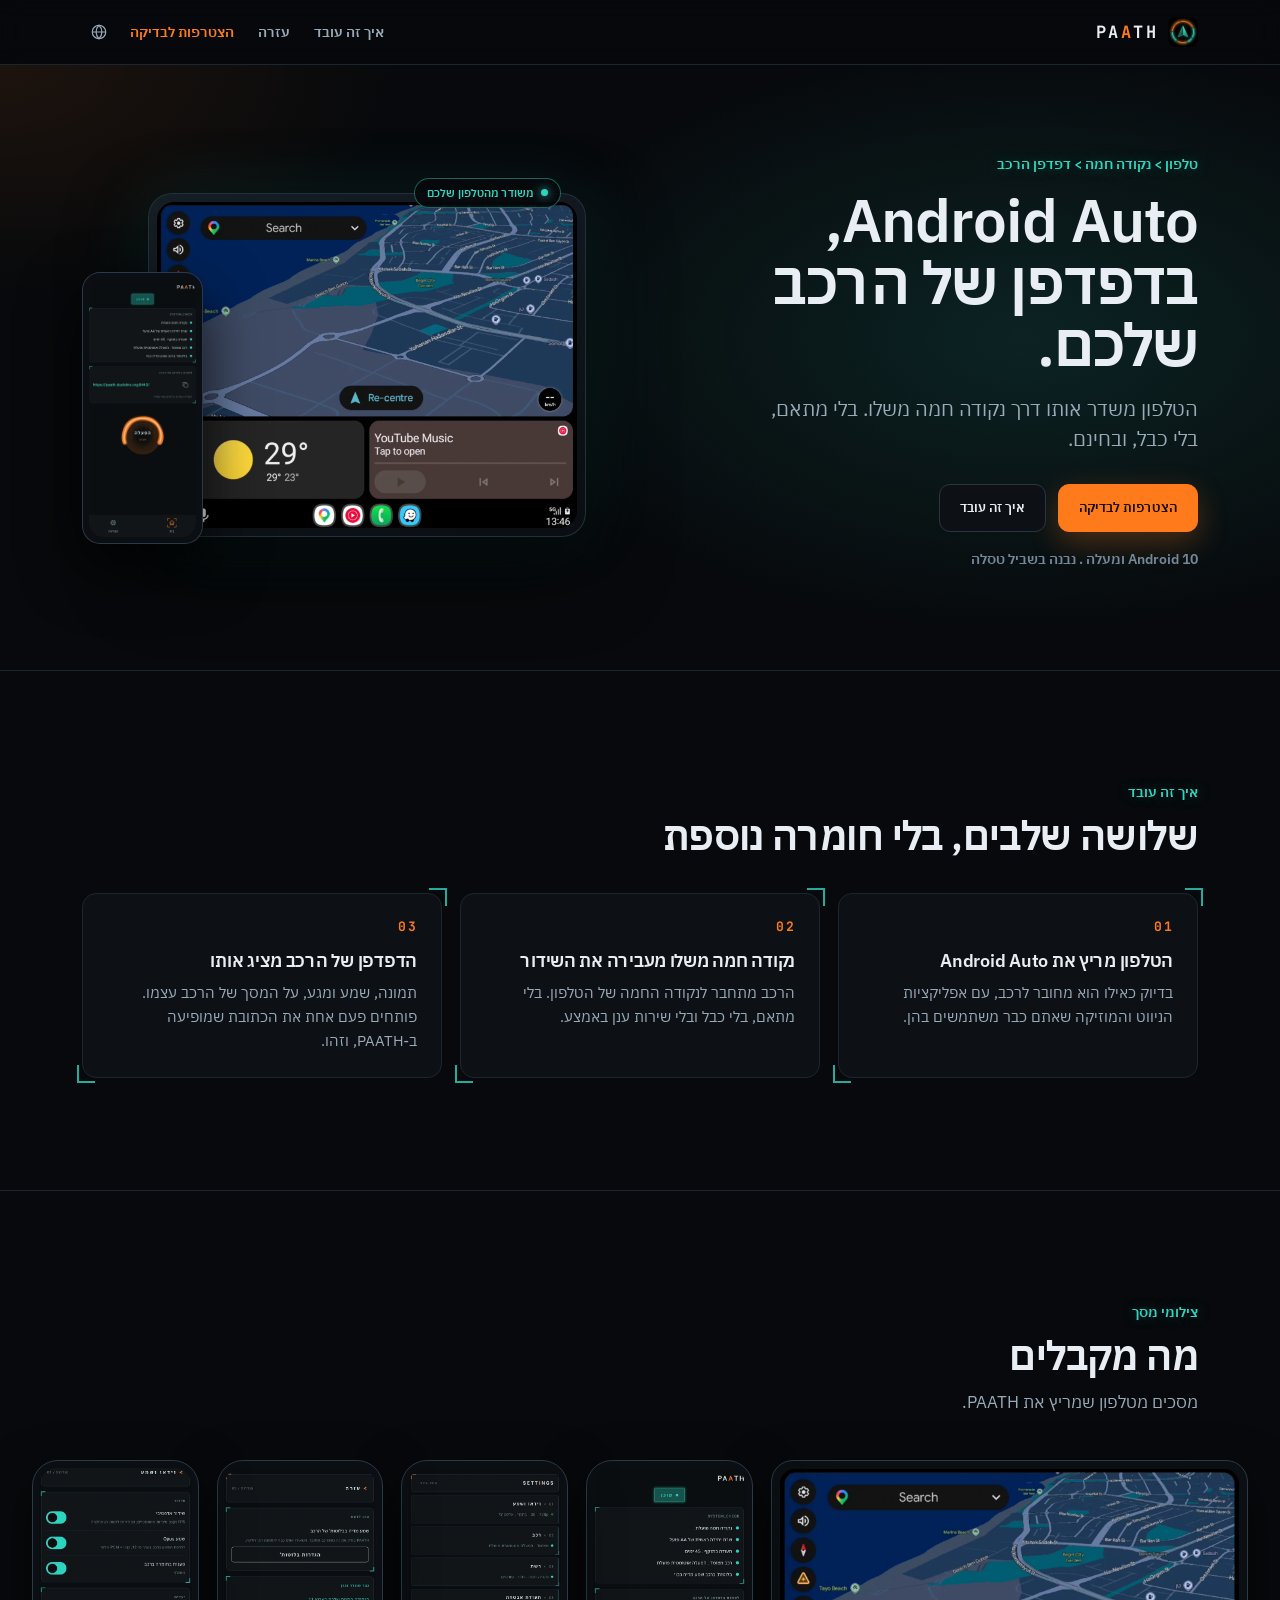
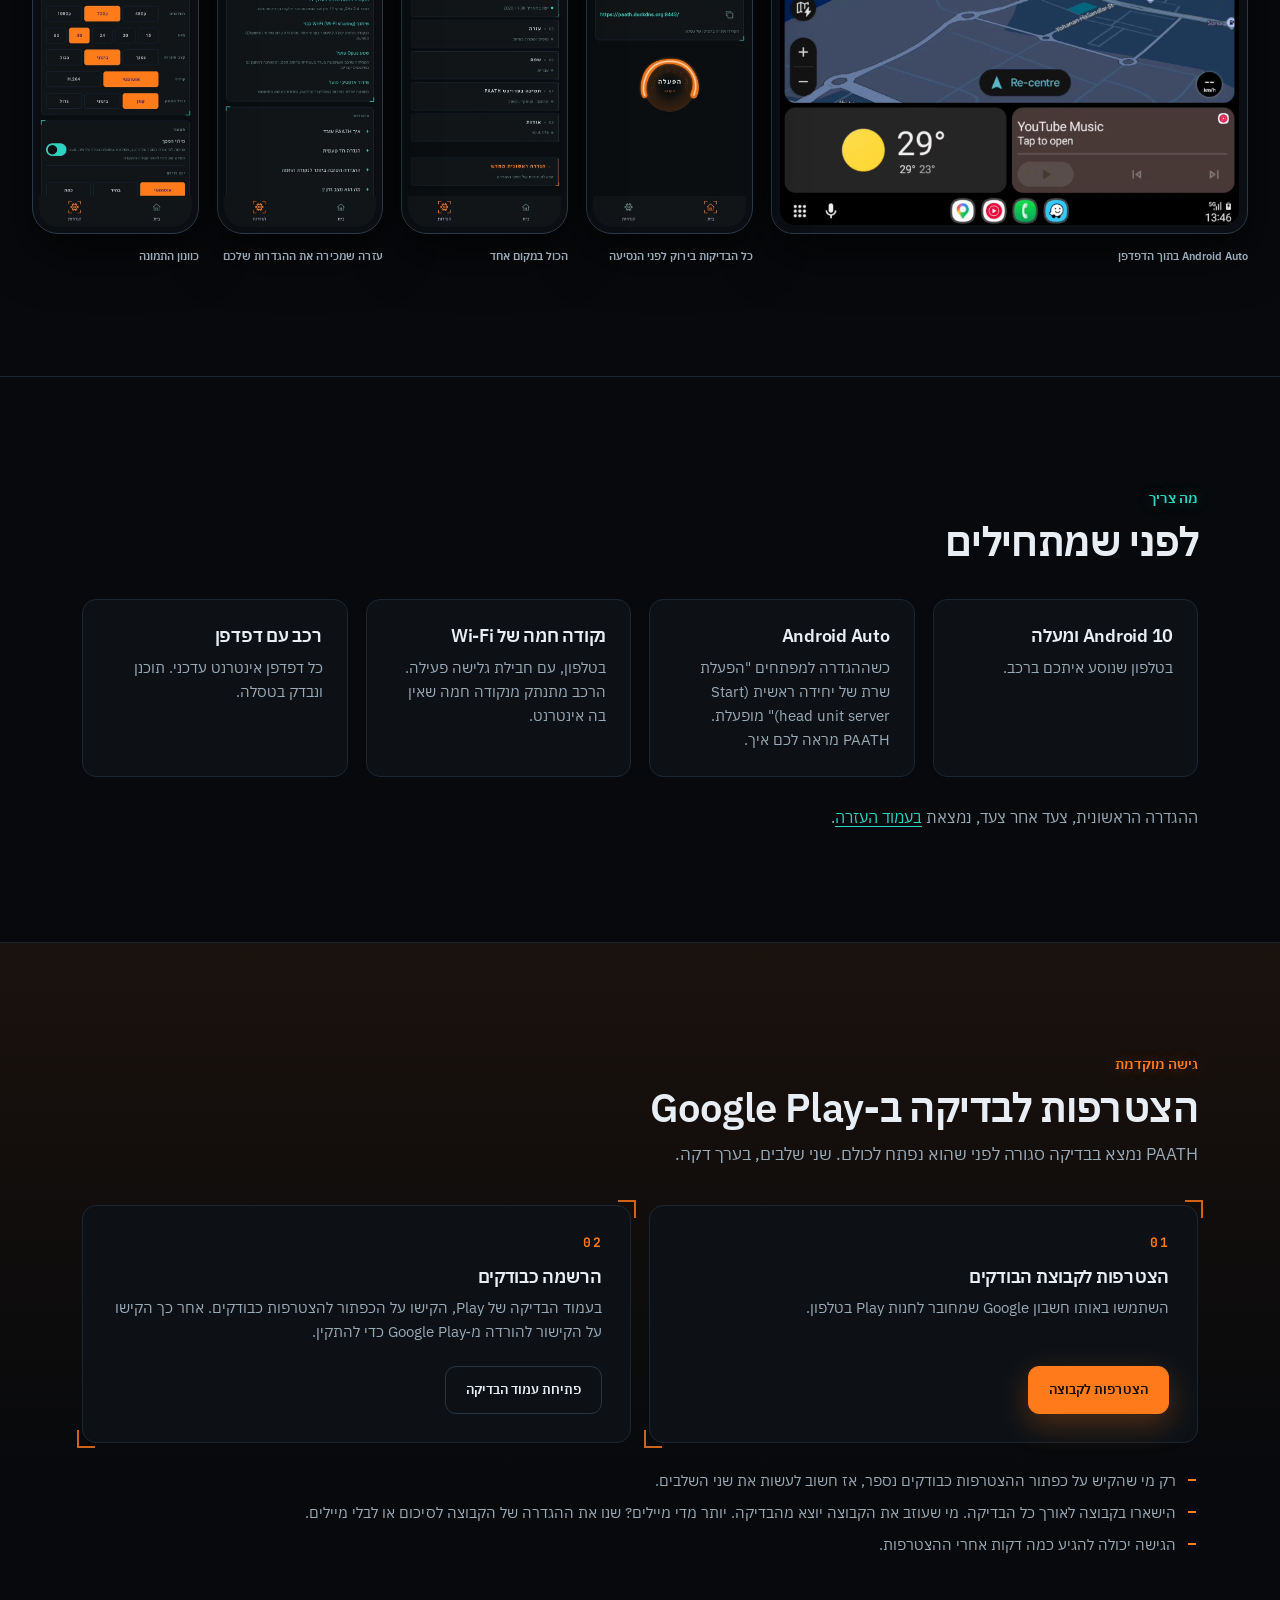
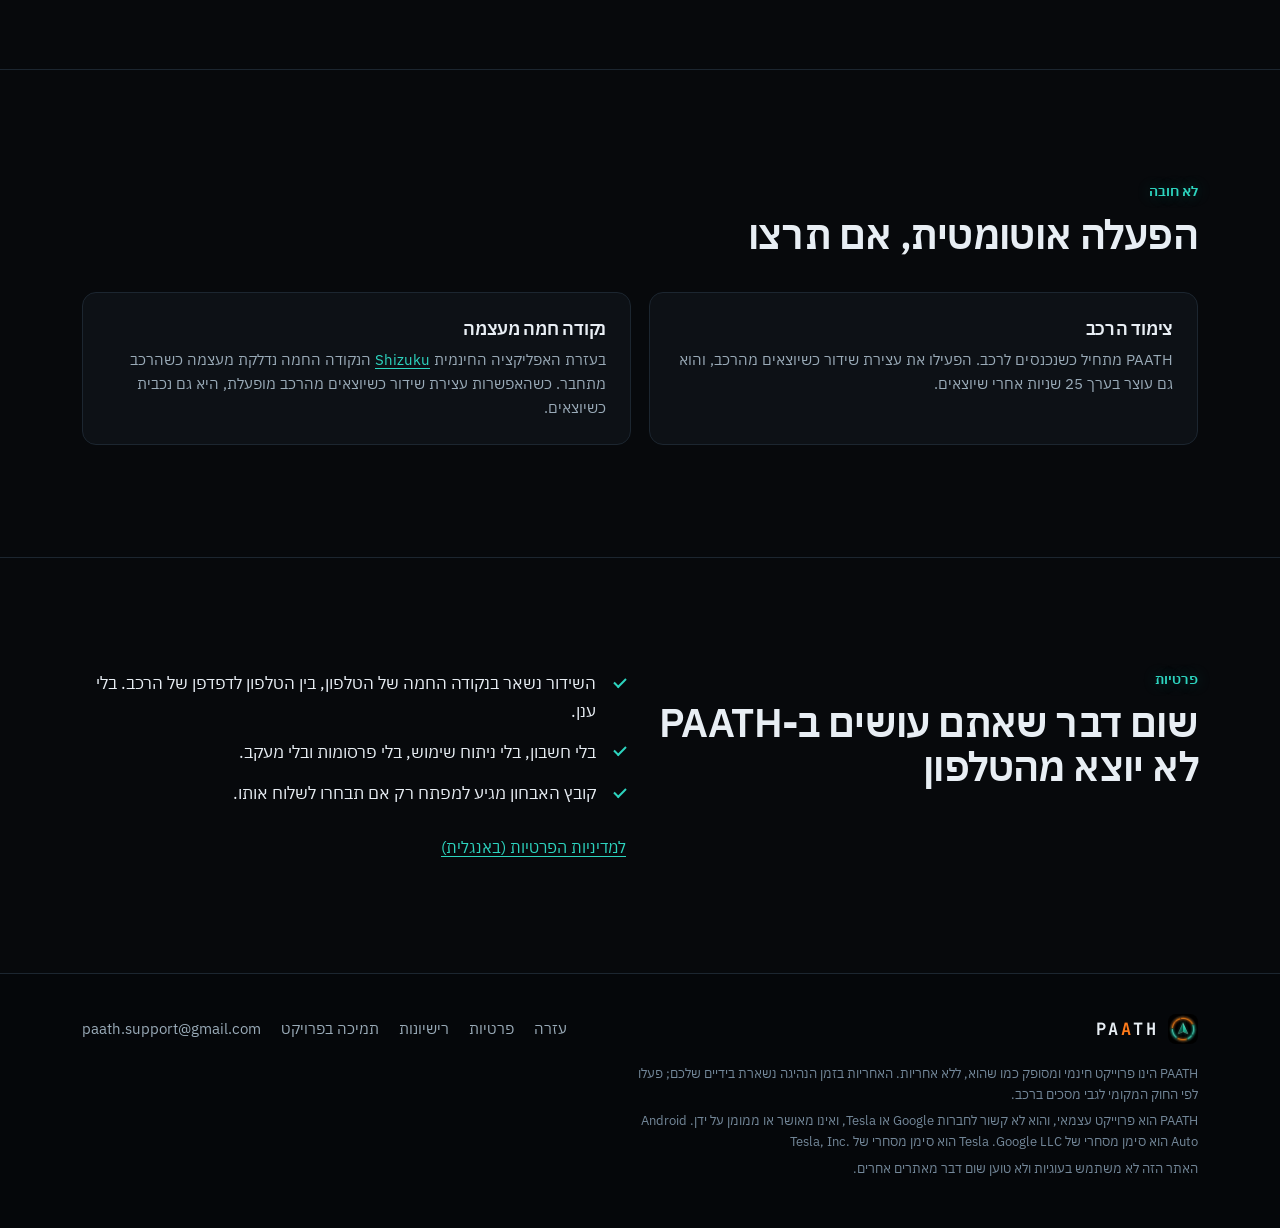
==== he/index.html @ 419f20e2 "Site in Hebrew: every page under he/, a globe language selector, Hebrew app screens; English unchang" ====
<!doctype html>
<html lang="he" dir="rtl">
<head>
<meta charset="utf-8">

<meta name="viewport" content="width=device-width, initial-scale=1">
<title>PAATH: Android Auto בדפדפן של הרכב</title>
<meta name="description" content="הטלפון שלכם משדר את Android Auto לדפדפן המובנה של הרכב, דרך נקודה חמה משלו. בלי חומרה נוספת, ובחינם.">
<meta name="theme-color" content="#07090c">
<meta property="og:type" content="website">
<meta property="og:url" content="https://paathsupport.github.io/he/">
<meta property="og:locale" content="he_IL">
<meta property="og:title" content="PAATH: Android Auto בדפדפן של הרכב">
<meta property="og:description" content="הטלפון שלכם משדר את Android Auto לדפדפן המובנה של הרכב, דרך נקודה חמה משלו. בלי חומרה נוספת, ובחינם.">
<meta property="og:image" content="https://paathsupport.github.io/assets/og-image.png">
<meta property="og:image:width" content="1200">
<meta property="og:image:height" content="630">
<meta property="og:image:alt" content="PAATH: Android Auto בדפדפן של הרכב.">
<meta name="twitter:card" content="summary_large_image">
<link rel="alternate" hreflang="en" href="https://paathsupport.github.io/">
<link rel="alternate" hreflang="he" href="https://paathsupport.github.io/he/">
<link rel="alternate" hreflang="x-default" href="https://paathsupport.github.io/">

<link rel="icon" href="../assets/favicon-32.png" sizes="32x32" type="image/png">
<link rel="apple-touch-icon" href="../assets/apple-touch-icon.png">
<link rel="stylesheet" href="../css/fonts.css">
<link rel="stylesheet" href="../css/site.css">
</head>
<body>
<a class="skip" href="#main">דילוג לתוכן</a>
<header class="site-head">
  <div class="wrap head-row">
    <a class="logo" href="index.html" aria-label="דף הבית של PAATH"><img src="../assets/icon-64.png" alt="" width="30" height="30"><span>PA<span class="a">A</span>TH</span></a>
    <nav class="nav" aria-label="ראשי">
      <a class="nav-wide" href="index.html#how">איך זה עובד</a>
      <a href="help.html">עזרה</a>
      <a class="nav-go" href="index.html#join">הצטרפות לבדיקה</a>
      
      <details class="lang-pick">
        <summary aria-label="שפה" title="שפה"><svg class="globe" viewBox="0 0 24 24" width="18" height="18" aria-hidden="true" focusable="false"><circle cx="12" cy="12" r="9"/><path d="M3 12h18M12 3c2.6 2.5 3.9 5.5 3.9 9s-1.3 6.5-3.9 9c-2.6-2.5-3.9-5.5-3.9-9S9.4 5.5 12 3z"/></svg></summary>
        <div class="lang-menu"><a href="../index.html" hreflang="en" lang="en" data-lang="en">English</a><a href="index.html" hreflang="he" lang="he" data-lang="he" aria-current="true">עברית</a></div>
      </details>
    </nav>
  </div>
</header>

<main id="main">

<section class="hero">
  <div class="wrap hero-grid">
    <div class="hero-copy">
      <p class="kick">טלפון > נקודה חמה > דפדפן הרכב</p>
      <h1><bdi>Android Auto</bdi>, בדפדפן של הרכב שלכם.</h1>
      <p class="lead">הטלפון משדר אותו דרך נקודה חמה משלו. בלי מתאם, בלי כבל, ובחינם.</p>
      <div class="btns">
        <a class="btn btn-go" href="#join">הצטרפות לבדיקה</a>
        
        <a class="btn" href="#how">איך זה עובד</a>
      </div>
      <p class="note"><bdi>Android 10</bdi> ומעלה . נבנה בשביל טסלה</p>
    </div>
    <div class="hero-vis">
      <div class="hero-car"><img src="../assets/shots/aa.webp" alt="Android Auto עם מפות Google, מוצג בדפדפן אינטרנט" width="1400" height="1098" fetchpriority="high"></div>
      <div class="hero-phone"><img src="../assets/shots/he/home.webp" alt="מסך הבית של PAATH, כשכל הבדיקות בירוק" width="540" height="1212"></div>
      <span class="hero-chip"><i></i>משודר מהטלפון שלכם</span>
    </div>
  </div>
</section>

<section class="sec" id="how" aria-labelledby="how-h">
  <div class="wrap">
    <div class="sec-head"><p class="kick">איך זה עובד</p><h2 id="how-h">שלושה שלבים, בלי חומרה נוספת</h2></div>
    <ol class="grid-3" role="list">
      <li class="card br"><span class="num">01</span><h3>הטלפון מריץ את Android Auto</h3><p>בדיוק כאילו הוא מחובר לרכב, עם אפליקציות הניווט והמוזיקה שאתם כבר משתמשים בהן.</p></li>
      <li class="card br"><span class="num">02</span><h3>נקודה חמה משלו מעבירה את השידור</h3><p>הרכב מתחבר לנקודה החמה של הטלפון. בלי מתאם, בלי כבל ובלי שירות ענן באמצע.</p></li>
      <li class="card br"><span class="num">03</span><h3>הדפדפן של הרכב מציג אותו</h3><p>תמונה, שמע ומגע, על המסך של הרכב עצמו. פותחים פעם אחת את הכתובת שמופיעה ב‑PAATH, וזהו.</p></li>
    </ol>
  </div>
</section>

<section class="sec" id="see" aria-labelledby="see-h">
  <div class="wrap"><div class="sec-head"><p class="kick">צילומי מסך</p><h2 id="see-h">מה מקבלים</h2><p>מסכים מטלפון שמריץ את PAATH.</p></div></div>
  <div class="wrap wrap-wide">
    <div class="shots" tabindex="0" role="region" aria-label="צילומי מסך">
      <figure class="shot"><div class="dev dev-car"><img src="../assets/shots/aa.webp" alt="Android Auto בדפדפן: המפה, מזג האוויר והמוזיקה" width="1400" height="1098" loading="lazy"></div><figcaption>Android Auto בתוך הדפדפן</figcaption></figure>
      <figure class="shot"><div class="dev dev-phone"><img src="../assets/shots/he/home.webp" alt="מסך הבית של PAATH: כל הבדיקות בירוק, והכתובת בשביל הרכב" width="540" height="1212" loading="lazy"></div><figcaption>כל הבדיקות בירוק לפני הנסיעה</figcaption></figure>
      <figure class="shot"><div class="dev dev-phone"><img src="../assets/shots/he/settings.webp" alt="ההגדרות של PAATH: וידאו ושמע, רכב, רשת, תעודה, עזרה" width="540" height="1212" loading="lazy"></div><figcaption>הכול במקום אחד</figcaption></figure>
      <figure class="shot"><div class="dev dev-phone"><img src="../assets/shots/he/help.webp" alt="עמוד העזרה של PAATH, עם בדיקות שכבר מוגדרות נכון" width="540" height="1212" loading="lazy"></div><figcaption>עזרה שמכירה את ההגדרות שלכם</figcaption></figure>
      <figure class="shot"><div class="dev dev-phone"><img src="../assets/shots/he/video.webp" alt="הגדרות וידאו ושמע: רזולוציה, קצב פריימים, קצב נתונים, יום ולילה" width="540" height="1212" loading="lazy"></div><figcaption>כוונון התמונה</figcaption></figure>
    </div>
  </div>
</section>

<section class="sec" id="need" aria-labelledby="need-h">
  <div class="wrap">
    <div class="sec-head"><p class="kick">מה צריך</p><h2 id="need-h">לפני שמתחילים</h2></div>
    <ul class="grid-4" role="list">
      <li class="card"><h3>Android 10 ומעלה</h3><p>בטלפון שנוסע איתכם ברכב.</p></li>
      <li class="card"><h3>Android Auto</h3><p>כשההגדרה למפתחים "הפעלת שרת של יחידה ראשית (<bdi>Start head unit server</bdi>)" מופעלת. PAATH מראה לכם איך.</p></li>
      <li class="card"><h3>נקודה חמה של Wi-Fi</h3><p>בטלפון, עם חבילת גלישה פעילה. הרכב מתנתק מנקודה חמה שאין בה אינטרנט.</p></li>
      <li class="card"><h3>רכב עם דפדפן</h3><p>כל דפדפן אינטרנט עדכני. תוכנן ונבדק בטסלה.</p></li>
    </ul>
    <p class="more">ההגדרה הראשונית, צעד אחר צעד, נמצאת <a href="help.html#one-time-setup">בעמוד העזרה</a>.</p>
  </div>
</section>


<section class="sec join" id="join" aria-labelledby="join-h">
  <div class="wrap">
    <div class="sec-head"><p class="kick">גישה מוקדמת</p><h2 id="join-h">הצטרפות לבדיקה ב‑Google Play</h2><p>PAATH נמצא בבדיקה סגורה לפני שהוא נפתח לכולם. שני שלבים, בערך דקה.</p></div>
    <ol class="grid-2" role="list">
      <li class="card br br-go"><span class="num">01</span><h3>הצטרפות לקבוצת הבודקים</h3><p>השתמשו באותו חשבון Google שמחובר לחנות Play בטלפון.</p><a class="btn btn-go" href="https://groups.google.com/g/paath-testers">הצטרפות לקבוצה</a></li>
      <li class="card br br-go"><span class="num">02</span><h3>הרשמה כבודקים</h3><p>בעמוד הבדיקה של Play, הקישו על הכפתור להצטרפות כבודקים. אחר כך הקישו על הקישור להורדה מ‑Google Play כדי להתקין.</p><a class="btn" href="https://play.google.com/apps/testing/app.tesomate.paath">פתיחת עמוד הבדיקה</a></li>
    </ol>
    <ul class="notes" role="list">
      <li>רק מי שהקיש על כפתור ההצטרפות כבודקים נספר, אז חשוב לעשות את שני השלבים.</li>
      <li>הישארו בקבוצה לאורך כל הבדיקה. מי שעוזב את הקבוצה יוצא מהבדיקה. יותר מדי מיילים? שנו את ההגדרה של הקבוצה לסיכום או לבלי מיילים.</li>
      <li>הגישה יכולה להגיע כמה דקות אחרי ההצטרפות.</li>
    </ul>
  </div>
</section>


<section class="sec" id="extras" aria-labelledby="extras-h">
  <div class="wrap">
    <div class="sec-head"><p class="kick">לא חובה</p><h2 id="extras-h">הפעלה אוטומטית, אם תרצו</h2></div>
    <ul class="grid-2" role="list">
      <li class="card"><h3>צימוד הרכב</h3><p>PAATH מתחיל כשנכנסים לרכב. הפעילו את עצירת שידור כשיוצאים מהרכב, והוא גם עוצר בערך 25 שניות אחרי שיוצאים.</p></li>
      <li class="card"><h3>נקודה חמה מעצמה</h3><p>בעזרת האפליקציה החינמית <a href="https://shizuku.rikka.app/download/">Shizuku</a> הנקודה החמה נדלקת מעצמה כשהרכב מתחבר. כשהאפשרות עצירת שידור כשיוצאים מהרכב מופעלת, היא גם נכבית כשיוצאים.</p></li>
    </ul>
  </div>
</section>

<section class="sec privacy" id="privacy" aria-labelledby="privacy-h">
  <div class="wrap privacy-grid">
    <div><p class="kick">פרטיות</p><h2 id="privacy-h">שום דבר שאתם עושים ב‑PAATH לא יוצא מהטלפון</h2></div>
    <div>
      <ul class="ticks" role="list">
        <li>השידור נשאר בנקודה החמה של הטלפון, בין הטלפון לדפדפן של הרכב. בלי ענן.</li>
        <li>בלי חשבון, בלי ניתוח שימוש, בלי פרסומות ובלי מעקב.</li>
        <li>קובץ האבחון מגיע למפתח רק אם תבחרו לשלוח אותו.</li>
      </ul>
      <p class="more"><a href="https://paathsupport.github.io/paath-site/">למדיניות הפרטיות (באנגלית)</a></p>
    </div>
  </div>
</section>

</main>
<footer class="site-foot">
  <div class="wrap">
    <div class="foot-row">
      <a class="logo" href="index.html" aria-label="דף הבית של PAATH"><img src="../assets/icon-64.png" alt="" width="30" height="30"><span>PA<span class="a">A</span>TH</span></a>
      <nav class="foot-nav" aria-label="כותרת תחתונה">
        <a href="help.html">עזרה</a>
        <a href="https://paathsupport.github.io/paath-site/">פרטיות</a>
        <a href="licenses.html">רישיונות</a>
        <a href="https://ko-fi.com/paath">תמיכה בפרויקט</a>
        <a href="mailto:paath.support@gmail.com">paath.support@gmail.com</a>
      </nav>
    </div>
    <p class="legal">PAATH הינו פרוייקט חינמי ומסופק כמו שהוא, ללא אחריות. האחריות בזמן הנהיגה נשארת בידיים שלכם; פעלו לפי החוק המקומי לגבי מסכים ברכב.</p>
    <p class="legal">PAATH הוא פרוייקט עצמאי, והוא לא קשור לחברות Google או Tesla, ואינו מאושר או ממומן על ידן. <bdi>Android Auto</bdi> הוא סימן מסחרי של <bdi>Google LLC</bdi>. <bdi>Tesla</bdi> הוא סימן מסחרי של <bdi>Tesla, Inc.</bdi></p>
    <p class="legal">האתר הזה לא משתמש בעוגיות ולא טוען שום דבר מאתרים אחרים.</p>
  </div>
</footer>
<script>document.addEventListener('click', function (e) { var a = e.target.closest && e.target.closest('a[data-lang]'); if (!a) return; try { localStorage.setItem('paath-lang', a.getAttribute('data-lang')); } catch (err) {} a.setAttribute('href', a.getAttribute('href').split('#')[0] + location.hash); }); document.addEventListener('click', function (e) { var d = document.querySelector('details.lang-pick'); if (d && d.open && !d.contains(e.target)) d.open = false; }); document.addEventListener('keydown', function (e) { var d = document.querySelector('details.lang-pick'); if (e.key === 'Escape' && d && d.open) { d.open = false; d.querySelector('summary').focus(); } });</script>

</body>
</html>
---- css/fonts.css ----
/* Local copies so no visit contacts a third party: Latin subsets, and IBM Plex Sans Hebrew for Hebrew letters only. Regenerate with tools/fetch-fonts.py. */
@font-face{font-family:"IBM Plex Sans";src:url(../assets/fonts/ibm-plex-sans.woff2) format("woff2");font-weight:400 600;font-style:normal;font-display:swap}
@font-face{font-family:"IBM Plex Sans Hebrew";src:url(../assets/fonts/ibm-plex-sans-hebrew-400.woff2) format("woff2");font-weight:400 400;font-style:normal;font-display:swap;unicode-range:U+0307-0308, U+0590-05FF, U+200C-2010, U+20AA, U+25CC, U+FB1D-FB4F}
@font-face{font-family:"IBM Plex Sans Hebrew";src:url(../assets/fonts/ibm-plex-sans-hebrew-500.woff2) format("woff2");font-weight:500 500;font-style:normal;font-display:swap;unicode-range:U+0307-0308, U+0590-05FF, U+200C-2010, U+20AA, U+25CC, U+FB1D-FB4F}
@font-face{font-family:"IBM Plex Sans Hebrew";src:url(../assets/fonts/ibm-plex-sans-hebrew-600.woff2) format("woff2");font-weight:600 600;font-style:normal;font-display:swap;unicode-range:U+0307-0308, U+0590-05FF, U+200C-2010, U+20AA, U+25CC, U+FB1D-FB4F}
@font-face{font-family:"JetBrains Mono";src:url(../assets/fonts/jetbrains-mono.woff2) format("woff2");font-weight:500 700;font-style:normal;font-display:swap}
---- css/site.css ----
/* PAATH site. The app's own palette and type: a dark base, teal for system things and links, orange only
   for the main action and the A of the wordmark. Fonts load from css/fonts.css (local files). */
:root {
  --bg: #07090c; --panel: #0d1116; --line: #1c2630; --line-2: #283643;
  --ink: #e8eef4; --dim: #9aabb8; --mute: #74889a;
  --teal: #2dd4bf; --orange: #ff7a1a; --orange-ink: #160b02;
  --mono: "JetBrains Mono", ui-monospace, SFMono-Regular, Menlo, Consolas, monospace;
  --sans: "IBM Plex Sans", system-ui, -apple-system, "Segoe UI", Roboto, sans-serif;
  --gutter: 16px; --max: 1180px; --radius: 14px;
  color-scheme: dark;
}
@media (min-width: 720px) { :root { --gutter: 32px; } }

*, *::before, *::after { box-sizing: border-box; }
html { -webkit-text-size-adjust: 100%; scroll-behavior: smooth; scroll-padding-top: 84px; }
@media (prefers-reduced-motion: reduce) { html { scroll-behavior: auto; } *, *::before, *::after { animation: none !important; transition: none !important; } }
body { margin: 0; background: var(--bg); color: var(--ink); font: 400 16px/1.6 var(--sans); overflow-wrap: anywhere; }
img { display: block; max-width: 100%; height: auto; }
a { color: var(--teal); text-underline-offset: 3px; }
a:hover { color: #6ee7d8; }
:focus-visible { outline: 2px solid var(--teal); outline-offset: 3px; border-radius: 6px; }
ol[role="list"], ul[role="list"] { list-style: none; margin: 0; padding: 0; }
.wrap { max-width: var(--max); margin: 0 auto; padding: 0 var(--gutter); }
.wrap-wide { max-width: 1400px; container-type: inline-size; }
.skip { position: absolute; inset-inline-start: -9999px; top: -9999px; }
.skip:focus { inset-inline-start: var(--gutter); top: 10px; z-index: 20; background: var(--panel); color: var(--ink); padding: 10px 14px; border-radius: 8px; }

/* header */
.site-head { position: sticky; top: 0; z-index: 10; background: rgba(7, 9, 12, .84); -webkit-backdrop-filter: blur(12px); backdrop-filter: blur(12px); border-bottom: 1px solid var(--line); }
.head-row { display: flex; align-items: center; gap: 16px; height: 64px; }
/* nowrap: body's overflow-wrap would otherwise split the wordmark on a 320 px phone */
.logo { display: inline-flex; flex: none; align-items: center; gap: 10px; color: var(--ink); text-decoration: none; white-space: nowrap; font: 700 17px var(--mono); letter-spacing: .14em; }
.logo:hover { color: var(--ink); }
.logo img { width: 30px; height: 30px; border-radius: 8px; }
.a { color: var(--orange); }
.nav { margin-inline-start: auto; display: flex; align-items: center; gap: 4px; }
.nav a { font: 600 12px var(--mono); letter-spacing: .16em; color: var(--dim); text-decoration: none; padding: 9px 10px; border-radius: 8px; white-space: nowrap; }
.nav a:hover { color: var(--ink); }
.nav .nav-go { color: var(--orange); }
@media (max-width: 560px) { .nav .nav-wide { display: none; } .nav a { padding: 9px 7px; letter-spacing: .12em; } }

/* type */
.kick { margin: 0; font: 600 12px var(--mono); letter-spacing: .28em; color: var(--teal); text-shadow: 0 0 14px rgba(45, 212, 191, .35); }
h1, h2, h3 { margin: 0; font-family: var(--sans); font-weight: 600; letter-spacing: -.015em; }
h1 { margin-top: 16px; font-size: clamp(38px, 5.4vw, 60px); line-height: 1.04; }
h2 { margin-top: 12px; font-size: clamp(27px, 3.6vw, 40px); line-height: 1.1; }
h3 { font-size: 18px; line-height: 1.3; }
.lead { margin: 18px 0 0; max-width: 36ch; color: var(--dim); font-size: clamp(17px, 1.7vw, 20px); line-height: 1.5; }
.more { margin: 28px 0 0; color: var(--dim); }

/* buttons */
.btns { display: flex; flex-wrap: wrap; gap: 12px; margin-top: 30px; }
.btn { display: inline-flex; align-items: center; justify-content: center; min-height: 48px; padding: 0 20px; border-radius: 11px; border: 1px solid var(--line-2); background: var(--panel); color: var(--ink); text-decoration: none; font: 600 13px var(--mono); letter-spacing: .14em; transition: border-color .15s, transform .15s, box-shadow .15s; }
.btn:hover { color: var(--ink); border-color: var(--teal); }
.btn-go { background: var(--orange); border-color: var(--orange); color: var(--orange-ink); box-shadow: 0 10px 30px rgba(255, 122, 26, .28); }
.btn-go:hover { color: var(--orange-ink); border-color: #ffa25e; transform: translateY(-1px); box-shadow: 0 14px 36px rgba(255, 122, 26, .38); }
.note { margin: 18px 0 0; font: 500 12px var(--mono); letter-spacing: .14em; color: var(--mute); }

/* sections */
.sec { position: relative; padding: clamp(64px, 9vw, 112px) 0; border-top: 1px solid var(--line); }
.sec-head { max-width: 660px; margin-bottom: 36px; }
.sec-head p:not(.kick) { margin: 12px 0 0; color: var(--dim); font-size: 17px; }
.card { position: relative; background: var(--panel); border: 1px solid var(--line); border-radius: var(--radius); padding: 24px; }
.card h3 { margin-top: 0; }
.card .num + h3 { margin-top: 14px; }
.card p { margin: 8px 0 0; color: var(--dim); font-size: 15px; }
/* A card is a column, so a button sits at the bottom and side-by-side cards line their buttons up. */
.card { display: flex; flex-direction: column; }
.card .btn { margin-top: auto; align-self: flex-start; }
.card p:has(+ .btn) { margin-bottom: 22px; }
.num { font: 700 13px var(--mono); letter-spacing: .1em; color: var(--orange); }
/* the app's corner brackets */
.br::before, .br::after { content: ""; position: absolute; width: 18px; height: 18px; border: 0 solid var(--teal); opacity: .8; }
.br::before { inset-inline-start: -6px; top: -6px; border-block-start-width: 2px; border-inline-start-width: 2px; }
.br::after { inset-inline-end: -6px; bottom: -6px; border-block-end-width: 2px; border-inline-end-width: 2px; }
.br-go::before, .br-go::after { border-color: var(--orange); }
.grid-2, .grid-3, .grid-4 { display: grid; gap: 18px; }
@media (min-width: 640px) { .grid-2, .grid-4 { grid-template-columns: repeat(2, minmax(0, 1fr)); } }
@media (min-width: 820px) { .grid-3 { grid-template-columns: repeat(3, minmax(0, 1fr)); } }
@media (min-width: 1040px) { .grid-4 { grid-template-columns: repeat(4, minmax(0, 1fr)); } }

/* hero */
.hero { position: relative; overflow: hidden; padding: clamp(40px, 7vw, 96px) 0 clamp(56px, 8vw, 104px); }
.hero::before { content: ""; position: absolute; inset: 0; pointer-events: none;
  background: radial-gradient(60% 70% at 80% 45%, rgba(45, 212, 191, .13), transparent 70%), radial-gradient(45% 55% at 0% 0%, rgba(255, 122, 26, .09), transparent 70%); }
.hero-grid { position: relative; display: grid; gap: 48px; align-items: center; }
@media (min-width: 860px) { .hero-grid { grid-template-columns: minmax(0, 1.12fr) minmax(0, 1fr); } }
/* The picture keeps its proportions at every width: every size below is a percent of this one box. */
.hero-vis { position: relative; width: 100%; max-width: 640px; justify-self: center; aspect-ratio: 16 / 11.6; }
.hero-car { position: absolute; right: 0; top: 4%; width: 87%; aspect-ratio: 2184 / 1713; padding: 1.6%; border-radius: 5.5% / 7%;
  background: linear-gradient(160deg, #151d25, #0a0e12); border: 1px solid #22303b; box-shadow: 0 30px 80px rgba(0, 0, 0, .6), 0 0 70px rgba(45, 212, 191, .12); }
.hero-car img { width: 100%; height: 100%; object-fit: cover; object-position: top; border-radius: 4.2% / 5.4%; }
.hero-phone { position: absolute; left: 0; bottom: 0; width: 24%; aspect-ratio: 1080 / 2424; padding: 1.1%; border-radius: 15% / 6.7%;
  background: #0b0f13; border: 1px solid #2a3a46; box-shadow: 0 24px 60px rgba(0, 0, 0, .75); }
.hero-phone img { width: 100%; height: 100%; object-fit: cover; object-position: top; border-radius: 13% / 5.8%; }
.hero-chip { position: absolute; right: 5%; top: 4%; transform: translateY(-50%); padding: 7px 12px; border-radius: 999px; white-space: nowrap;
  font: 600 11px var(--mono); letter-spacing: .16em; color: var(--teal); background: rgba(7, 9, 12, .88); border: 1px solid rgba(45, 212, 191, .45); }
.hero-chip i { display: inline-block; width: 7px; height: 7px; margin-inline-end: 8px; border-radius: 50%; background: var(--teal); box-shadow: 0 0 10px var(--teal); vertical-align: 1px; animation: pulse 2.4s ease-in-out infinite; }
@keyframes pulse { 50% { opacity: .35; } }
@media (max-width: 420px) { .hero-chip { font-size: 10px; letter-spacing: .1em; } }

/* screenshots: a swipe row on phones, one row that fits the page on wide screens */
.shots { --ph: clamp(190px, 58vw, 240px); display: flex; gap: 18px; overflow-x: auto; scroll-snap-type: x mandatory; padding: 8px var(--gutter) 20px; margin: 0 calc(-1 * var(--gutter)); scrollbar-width: thin; scrollbar-color: var(--line-2) transparent; }
/* 100cqw is the row's own width, so the five screens fit it exactly (100vw would count the scrollbar) */
@media (min-width: 1000px) { .shots { --ph: calc((100cqw - 72px) / 6.862); overflow: visible; justify-content: center; margin: 0; padding: 8px 0 0; } }
.shot { flex: 0 0 auto; margin: 0; scroll-snap-align: center; }
.dev { background: #0b0f13; border: 1px solid #2a3a46; box-shadow: 0 20px 50px rgba(0, 0, 0, .6); }
.dev img { width: 100%; height: 100%; object-fit: cover; object-position: top; }
.dev-phone { width: var(--ph); aspect-ratio: 1080 / 2424; padding: 6px; border-radius: 26px; }
.dev-phone img { border-radius: 20px; }
.dev-car { height: calc(var(--ph) * 2.2444); aspect-ratio: 2184 / 1713; padding: 8px; border-radius: 22px; }
.dev-car img { border-radius: 15px; }
/* On phones the car screen would be wider than the phone showing it; keep it to the screen width there. */
@media (max-width: 999px) { .dev-car { height: auto; width: min(86vw, calc(var(--ph) * 2.8616)); } }
.shot figcaption { margin-top: 14px; max-width: var(--ph); font: 600 11px/1.5 var(--mono); letter-spacing: .14em; color: var(--dim); }

/* join the test */
.join { background: linear-gradient(180deg, rgba(255, 122, 26, .08), rgba(255, 122, 26, 0) 75%); }
.join .kick { color: var(--orange); text-shadow: 0 0 14px rgba(255, 122, 26, .4); }
.join .card { padding: 28px; }
.notes { margin-top: 26px !important; display: grid; gap: 8px; color: var(--dim); font-size: 15px; }
.notes li { position: relative; padding-inline-start: 22px; }
.notes li::before { content: ""; position: absolute; inset-inline-start: 2px; top: .7em; width: 8px; height: 2px; background: var(--orange); }

/* privacy */
.privacy-grid { display: grid; gap: 28px; }
@media (min-width: 860px) { .privacy-grid { grid-template-columns: minmax(0, 1fr) minmax(0, 1fr); align-items: start; } }
.ticks { display: grid; gap: 14px; }
.ticks li { position: relative; padding-inline-start: 30px; color: var(--ink); font-size: 17px; }
.ticks li::before { content: ""; position: absolute; inset-inline-start: 0; top: .45em; width: 12px; height: 7px; border: solid var(--teal); border-width: 0 0 2px 2px; transform: rotate(-45deg); }

/* footer */
.site-foot { border-top: 1px solid var(--line); padding: 40px 0 48px; background: #05070a; }
.foot-row { display: flex; flex-wrap: wrap; align-items: center; justify-content: space-between; gap: 18px; }
.foot-nav { display: flex; flex-wrap: wrap; gap: 6px 20px; }
.foot-nav a { color: var(--dim); text-decoration: none; font-size: 15px; }
.foot-nav a:hover { color: var(--ink); }
.legal { margin: 20px 0 0; max-width: 72ch; color: var(--mute); font-size: 13px; line-height: 1.6; }
.legal + .legal { margin-top: 6px; }

/* help: the intro spans the page, then the topic list beside the entries (above them on phones) */
.help-intro { padding-top: 48px; }
.help-grid { display: grid; gap: 28px; padding: 32px 0 96px; }
@media (min-width: 900px) { .help-grid { grid-template-columns: 250px minmax(0, 1fr); gap: 56px; } }
.help-h { font-size: clamp(32px, 4.6vw, 48px); }
.toc-h { margin: 22px 0 8px; font: 600 11px var(--mono); letter-spacing: .24em; color: var(--mute); }
.toc-h:first-child { margin-top: 0; }
.toc ul { list-style: none; margin: 0; padding: 0; }
.toc a { display: block; padding: 6px 12px; border-inline-start: 2px solid var(--line); color: var(--dim); text-decoration: none; font-size: 14px; line-height: 1.35; }
.toc a:hover { color: var(--ink); border-inline-start-color: var(--teal); }
@media (min-width: 900px) { .help-side { position: sticky; top: 88px; align-self: start; max-height: calc(100vh - 110px); overflow: auto; } }
@media (max-width: 899px) {
  .toc { padding: 18px; background: var(--panel); border: 1px solid var(--line); border-radius: var(--radius); }
  .toc ul { display: flex; flex-wrap: wrap; gap: 8px; }
  .toc a { border: 1px solid var(--line-2); border-radius: 999px; padding: 6px 12px; font-size: 13px; }
}
.help-group + .help-group { margin-top: 40px; }
.help-group > .kick { margin-bottom: 14px; }
/* html's scroll-padding-top already clears the sticky header; a scroll-margin here would add to it */
.entry { margin-top: 10px; background: var(--panel); border: 1px solid var(--line); border-radius: 12px; }
.entry[open] { border-color: var(--line-2); }
.entry summary { display: flex; align-items: center; gap: 14px; padding: 16px 18px; cursor: pointer; list-style: none; font-size: 17px; font-weight: 500; }
.entry summary::-webkit-details-marker { display: none; }
.entry summary:hover { color: #fff; }
.mk { position: relative; flex: 0 0 14px; height: 14px; }
.mk::before, .mk::after { content: ""; position: absolute; inset-inline-start: 0; top: 6px; width: 14px; height: 2px; background: var(--teal); transition: transform .2s; }
.mk::after { transform: rotate(90deg); }
.entry[open] .mk::after { transform: rotate(0deg); }
.entry-body { padding: 0 18px 18px; padding-inline-start: 46px; color: var(--dim); }
.steps { margin: 0; padding-inline-start: 20px; display: grid; gap: 8px; }
.steps li::marker { color: var(--mute); }
.step-one { margin: 0; }
.tag { display: inline-block; margin-inline-end: 6px; padding: 1px 7px; border-radius: 6px; font: 600 10px/1.7 var(--mono); letter-spacing: .14em; vertical-align: 2px; }
.tag-samsung { color: #7dd3fc; border: 1px solid rgba(125, 211, 252, .45); }
.tag-others { color: #c4b5fd; border: 1px solid rgba(196, 181, 253, .45); }
.inapp { margin: 14px 0 0; font: 600 11px/1.6 var(--mono); letter-spacing: .1em; color: var(--orange); }
@media (max-width: 560px) { .entry-body { padding-inline-start: 18px; } }

/* 404 */
.lost { padding: clamp(72px, 14vw, 160px) 0; }

/* Licenses */
.licenses { padding: clamp(56px, 10vw, 120px) 0; }
.lic-grid { margin-top: 36px; }
.lic-grid h2 { margin-top: 0; font-size: 18px; line-height: 1.3; }

/* Hebrew (owner, 2026-10-16): dir="rtl" flips every start and end above. Hebrew has no capitals and wide spacing
   hurts reading, so the monospace capitals become the Hebrew face, semibold, at normal spacing. The pictures, the
   hero's layout and the tick's shape do not flip. */
html[lang="he"] { --sans: "IBM Plex Sans Hebrew", "IBM Plex Sans", system-ui, -apple-system, "Segoe UI", Roboto, sans-serif; }
html[lang="he"] :is(.kick, .nav a, .btn, .note, .hero-chip, .shot figcaption, .toc-h, .tag, .inapp) { font-family: var(--sans); font-weight: 600; letter-spacing: normal; }
html[lang="he"] :is(.kick, .nav a, .note, .toc-h) { font-size: 14px; }
/* The language selector (owner, 2026-10-16): a globe that opens the list of languages, each named in its own letters.
   The list is drawn only once open, so English pages still load no Hebrew face until it is. */
.lang-pick { position: relative; }
.lang-pick summary { display: flex; align-items: center; padding: 9px 8px; border-radius: 8px; color: var(--dim); cursor: pointer; list-style: none; }
.lang-pick summary::-webkit-details-marker { display: none; }
.lang-pick summary:hover, .lang-pick[open] summary { color: var(--ink); }
.globe { display: block; fill: none; stroke: currentColor; stroke-width: 1.6; }
.lang-menu { position: absolute; inset-inline-end: 0; top: calc(100% + 8px); z-index: 30; min-width: 150px; padding: 6px; display: grid; gap: 2px;
  background: var(--panel); border: 1px solid var(--line-2); border-radius: 12px; box-shadow: 0 18px 40px rgba(0, 0, 0, .55); }
.nav .lang-pick .lang-menu a { display: block; padding: 10px 12px; border-radius: 8px; font: 500 15px var(--sans); letter-spacing: normal; color: var(--dim); text-align: start; }
.nav .lang-pick .lang-menu a:hover { background: var(--line); color: var(--ink); }
.nav .lang-pick .lang-menu a[aria-current] { color: var(--teal); }
.lost-he { --sans: "IBM Plex Sans Hebrew", "IBM Plex Sans", system-ui, -apple-system, "Segoe UI", Roboto, sans-serif; margin-top: 56px; font-family: var(--sans); }
.lost-he .btn { font-family: inherit; letter-spacing: normal; }
.lost-h { font-size: clamp(32px, 4.6vw, 48px); }

/* Phones (owner, 2026-10-16): with the language selector the menu fits as it was from 375 px up in both languages;
   narrower phones tighten it to stay inside the side margins (checked by tools/shoot.mjs at 320, 360 and 375 px).
   Only the menu's own links: the selector's list keeps its size. */
@media (max-width: 374px) {
  .head-row { gap: 8px; }
  .site-head .logo { gap: 6px; letter-spacing: .06em; }
  .nav { gap: 0; }
  .nav > a, .lang-pick summary { padding: 9px 4px; }
  .nav > a { letter-spacing: .06em; }
  html[lang="he"] .nav > a { letter-spacing: normal; font-size: 13px; }
}
@media (max-width: 359px) {
  .site-head .logo { letter-spacing: .02em; }
  .nav > a, .lang-pick summary { padding: 9px 3px; }
  html[lang="he"] .nav > a { font-size: 12px; }
}
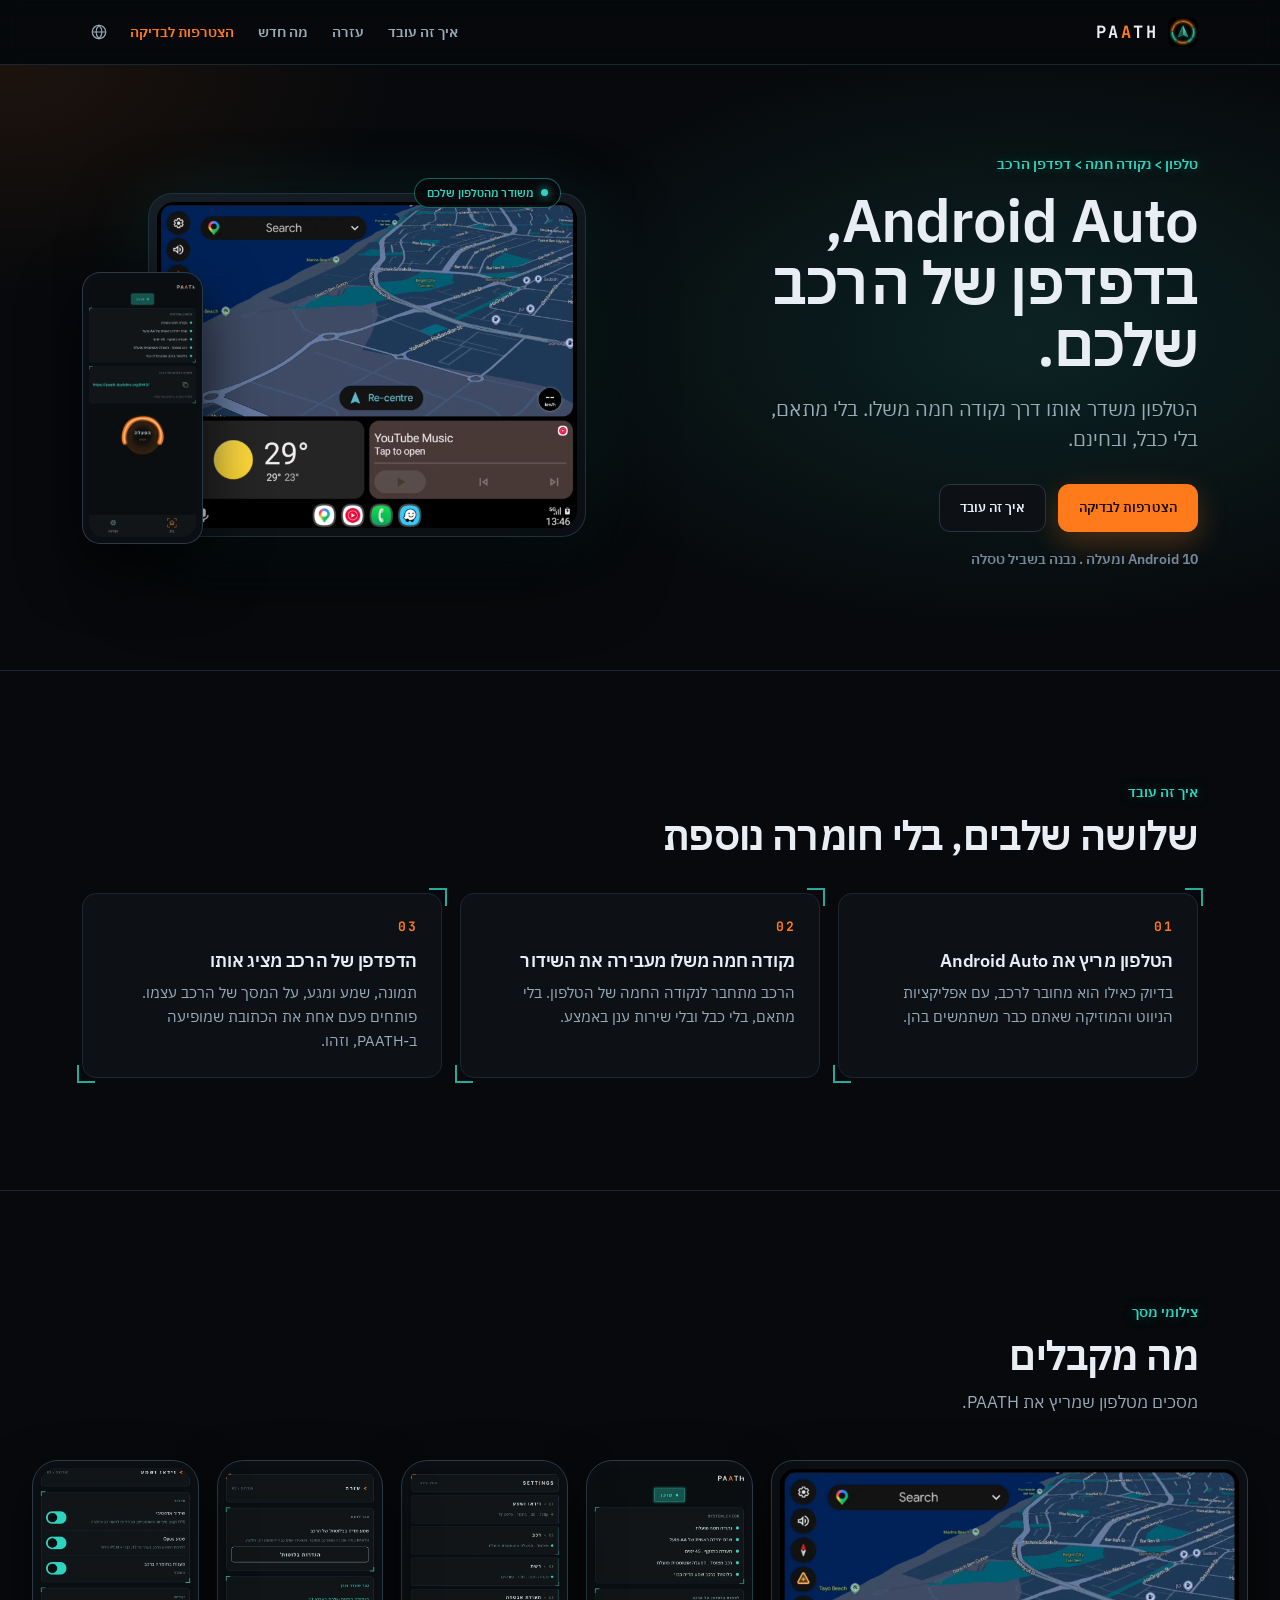
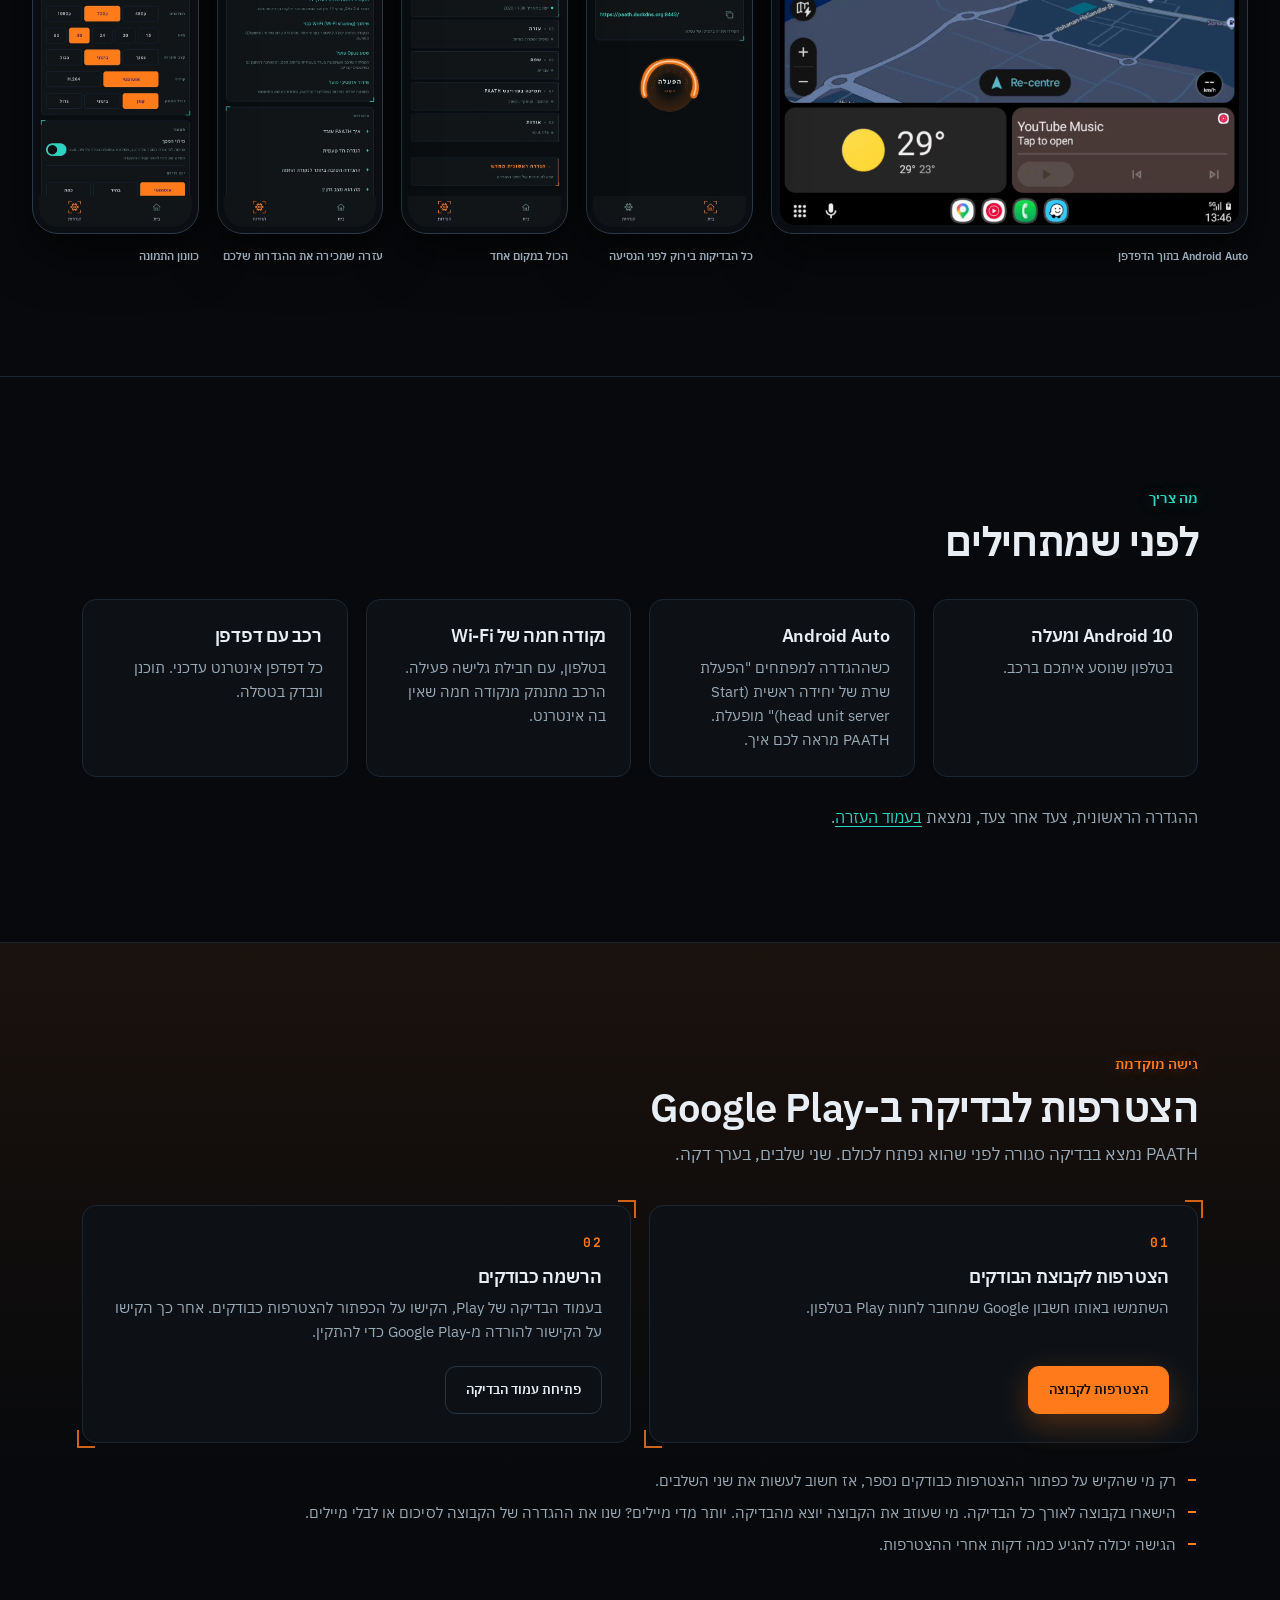
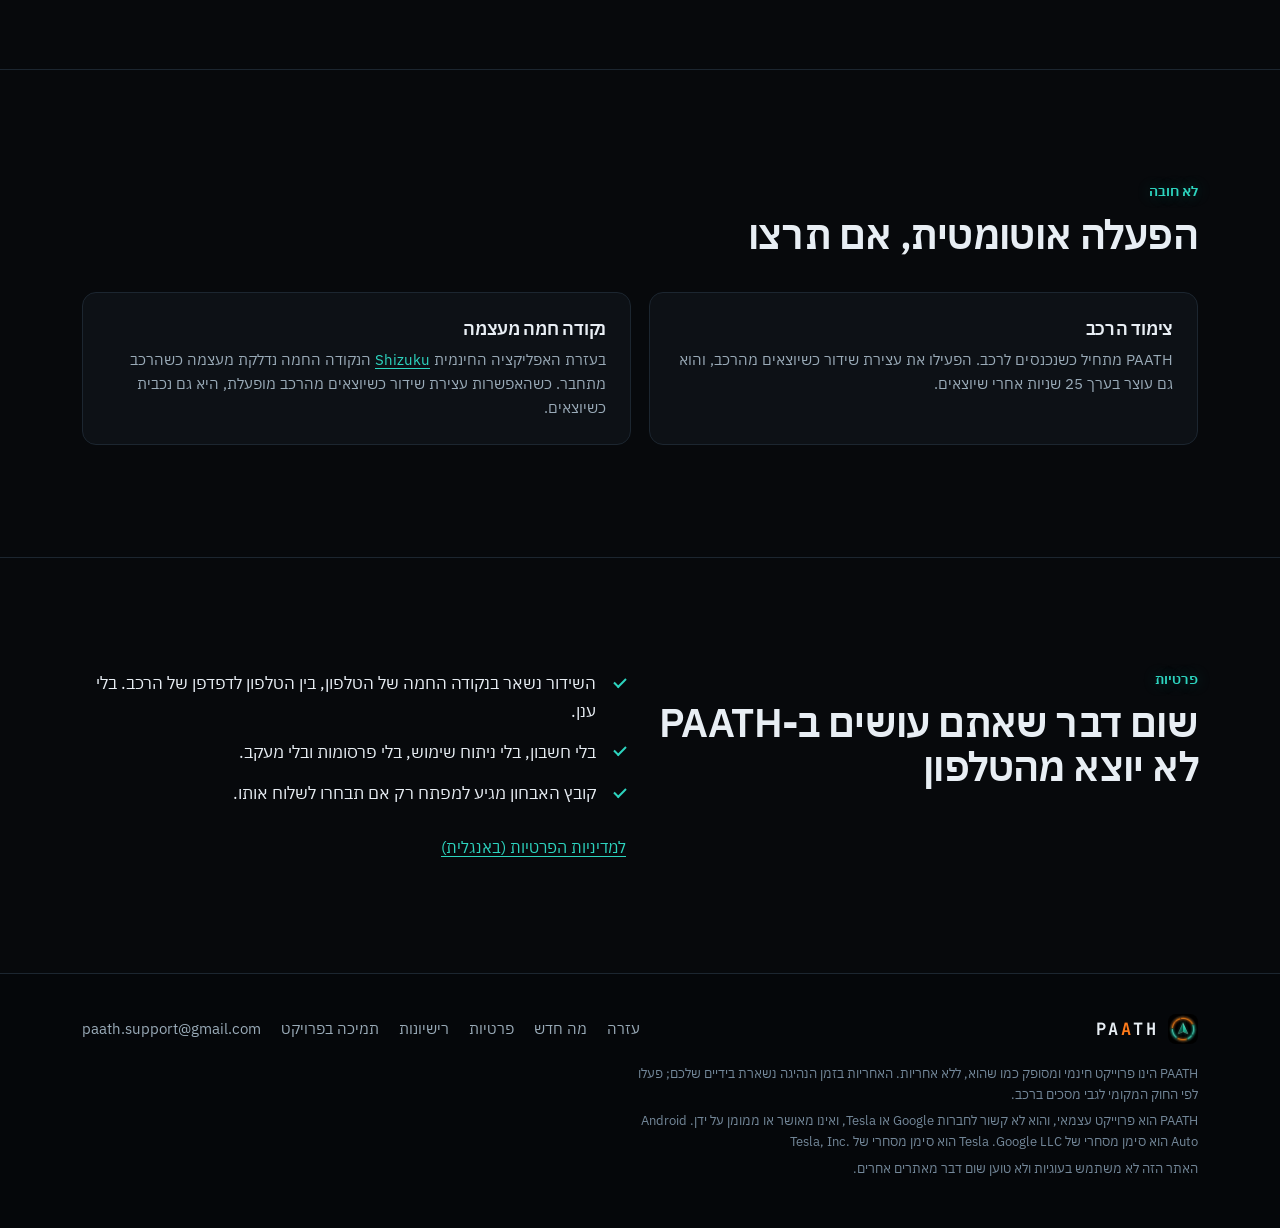
==== commit 980b08a5: "What's new: the versions that reached users, newest first, in both languages; linked from every foot" ====
--- a/he/index.html
+++ b/he/index.html
@@ -34,6 +34,7 @@
     <nav class="nav" aria-label="ראשי">
       <a class="nav-wide" href="index.html#how">איך זה עובד</a>
       <a href="help.html">עזרה</a>
+      <a class="nav-news" href="whats-new.html">מה חדש</a>
       <a class="nav-go" href="index.html#join">הצטרפות לבדיקה</a>
       
       <details class="lang-pick">
@@ -152,6 +153,7 @@
       <a class="logo" href="index.html" aria-label="דף הבית של PAATH"><img src="../assets/icon-64.png" alt="" width="30" height="30"><span>PA<span class="a">A</span>TH</span></a>
       <nav class="foot-nav" aria-label="כותרת תחתונה">
         <a href="help.html">עזרה</a>
+        <a href="whats-new.html">מה חדש</a>
         <a href="https://paathsupport.github.io/paath-site/">פרטיות</a>
         <a href="licenses.html">רישיונות</a>
         <a href="https://ko-fi.com/paath">תמיכה בפרויקט</a>
--- a/css/site.css
+++ b/css/site.css
@@ -38,6 +38,8 @@
 .nav a:hover { color: var(--ink); }
 .nav .nav-go { color: var(--orange); }
 @media (max-width: 560px) { .nav .nav-wide { display: none; } .nav a { padding: 9px 7px; letter-spacing: .12em; } }
+/* What's new fits the menu from 720 px; narrower screens reach it from the footer. */
+@media (max-width: 719px) { .nav .nav-news { display: none; } }
 
 /* type */
 .kick { margin: 0; font: 600 12px var(--mono); letter-spacing: .28em; color: var(--teal); text-shadow: 0 0 14px rgba(45, 212, 191, .35); }
@@ -176,6 +178,16 @@
 .inapp { margin: 14px 0 0; font: 600 11px/1.6 var(--mono); letter-spacing: .1em; color: var(--orange); }
 @media (max-width: 560px) { .entry-body { padding-inline-start: 18px; } }
 
+/* What's new (owner, 2026-10-17): a card per version, newest first; the date in the mono of the app's labels */
+.news { padding: 48px 0 96px; }
+.news-h { font-size: clamp(32px, 4.6vw, 48px); }
+.news-list { margin-top: 36px; max-width: 760px; display: grid; gap: 14px; }
+.release { background: var(--panel); border: 1px solid var(--line); border-radius: var(--radius); padding: 20px 22px; }
+.release-head { display: flex; flex-wrap: wrap; align-items: baseline; gap: 4px 14px; margin-bottom: 12px; }
+.release h2 { margin: 0; font: 600 20px var(--mono); letter-spacing: .04em; }
+.release time { font: 500 12px var(--mono); letter-spacing: .14em; color: var(--mute); }
+.release .steps { color: var(--dim); }
+
 /* 404 */
 .lost { padding: clamp(72px, 14vw, 160px) 0; }
 
@@ -188,8 +200,8 @@
    hurts reading, so the monospace capitals become the Hebrew face, semibold, at normal spacing. The pictures, the
    hero's layout and the tick's shape do not flip. */
 html[lang="he"] { --sans: "IBM Plex Sans Hebrew", "IBM Plex Sans", system-ui, -apple-system, "Segoe UI", Roboto, sans-serif; }
-html[lang="he"] :is(.kick, .nav a, .btn, .note, .hero-chip, .shot figcaption, .toc-h, .tag, .inapp) { font-family: var(--sans); font-weight: 600; letter-spacing: normal; }
-html[lang="he"] :is(.kick, .nav a, .note, .toc-h) { font-size: 14px; }
+html[lang="he"] :is(.kick, .nav a, .btn, .note, .hero-chip, .shot figcaption, .toc-h, .tag, .inapp, .release time) { font-family: var(--sans); font-weight: 600; letter-spacing: normal; }
+html[lang="he"] :is(.kick, .nav a, .note, .toc-h, .release time) { font-size: 14px; }
 /* The language selector (owner, 2026-10-16): a globe that opens the list of languages, each named in its own letters.
    The list is drawn only once open, so English pages still load no Hebrew face until it is. */
 .lang-pick { position: relative; }
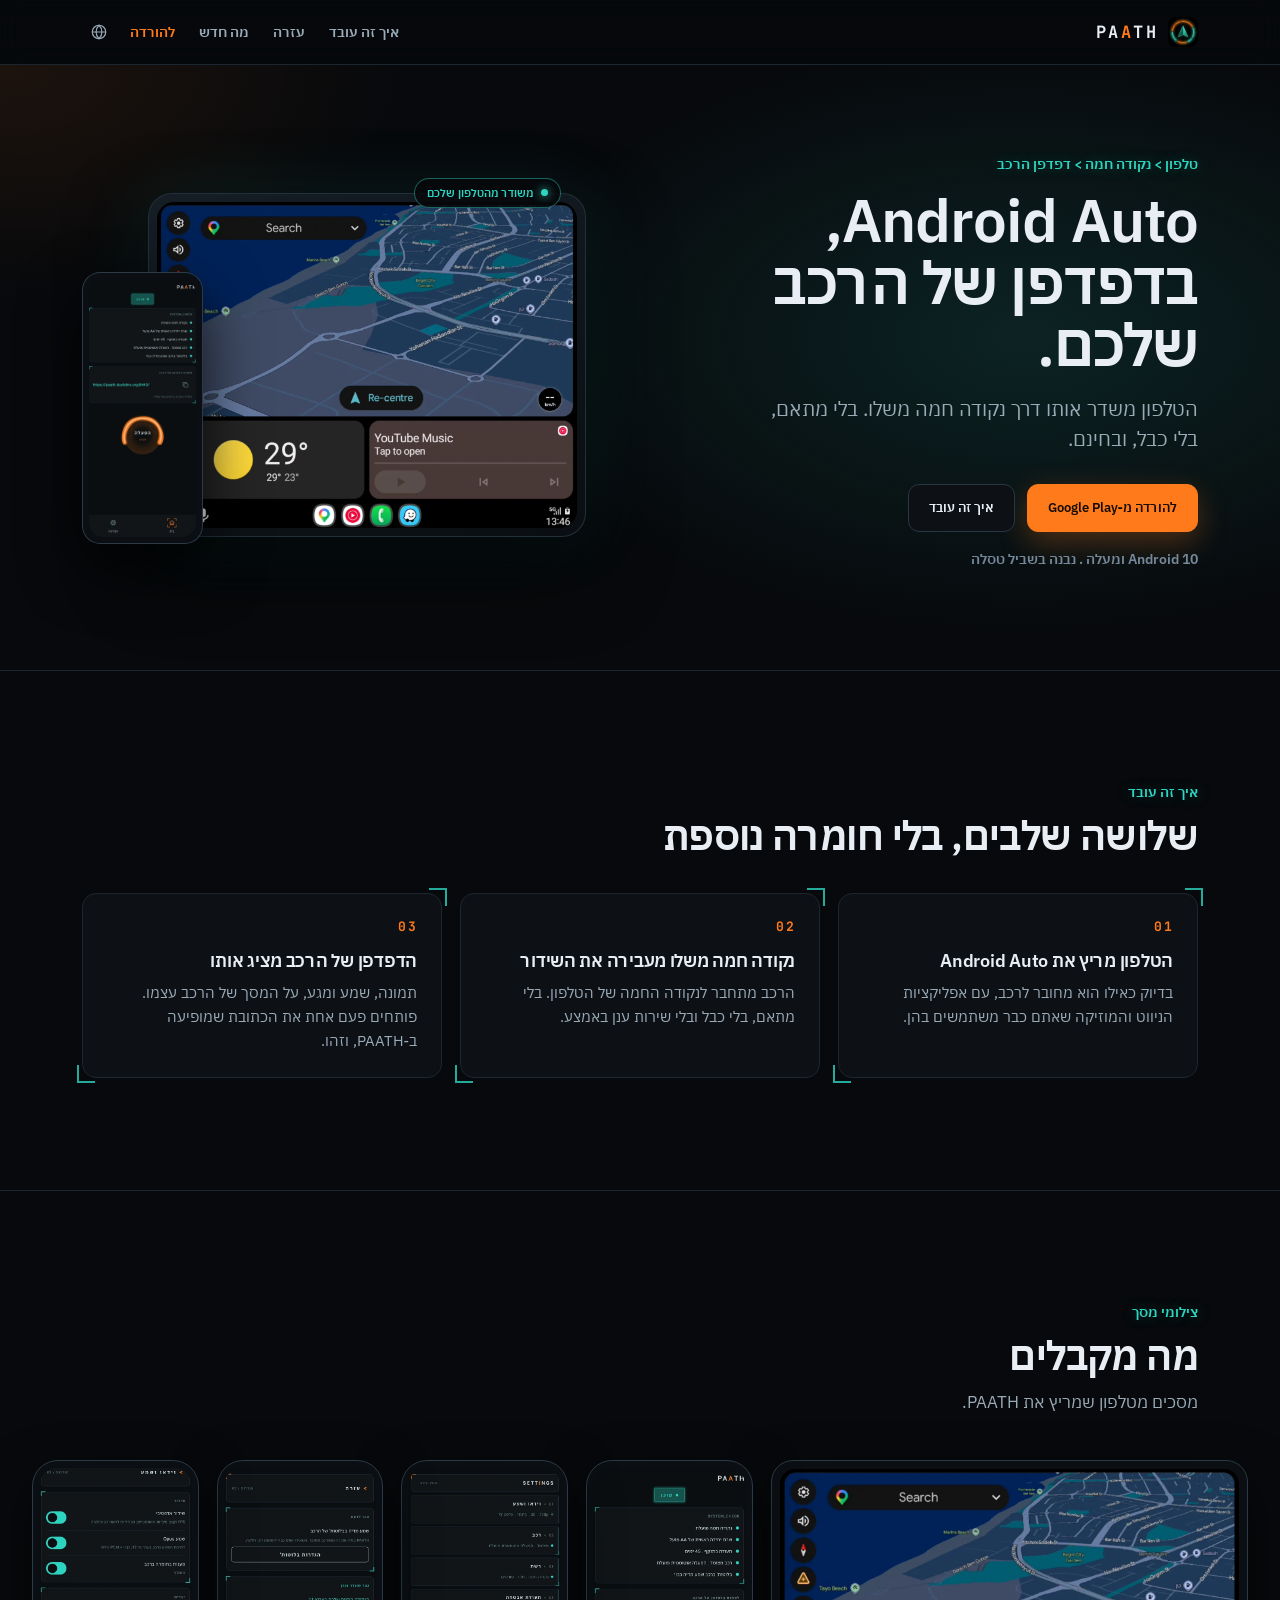
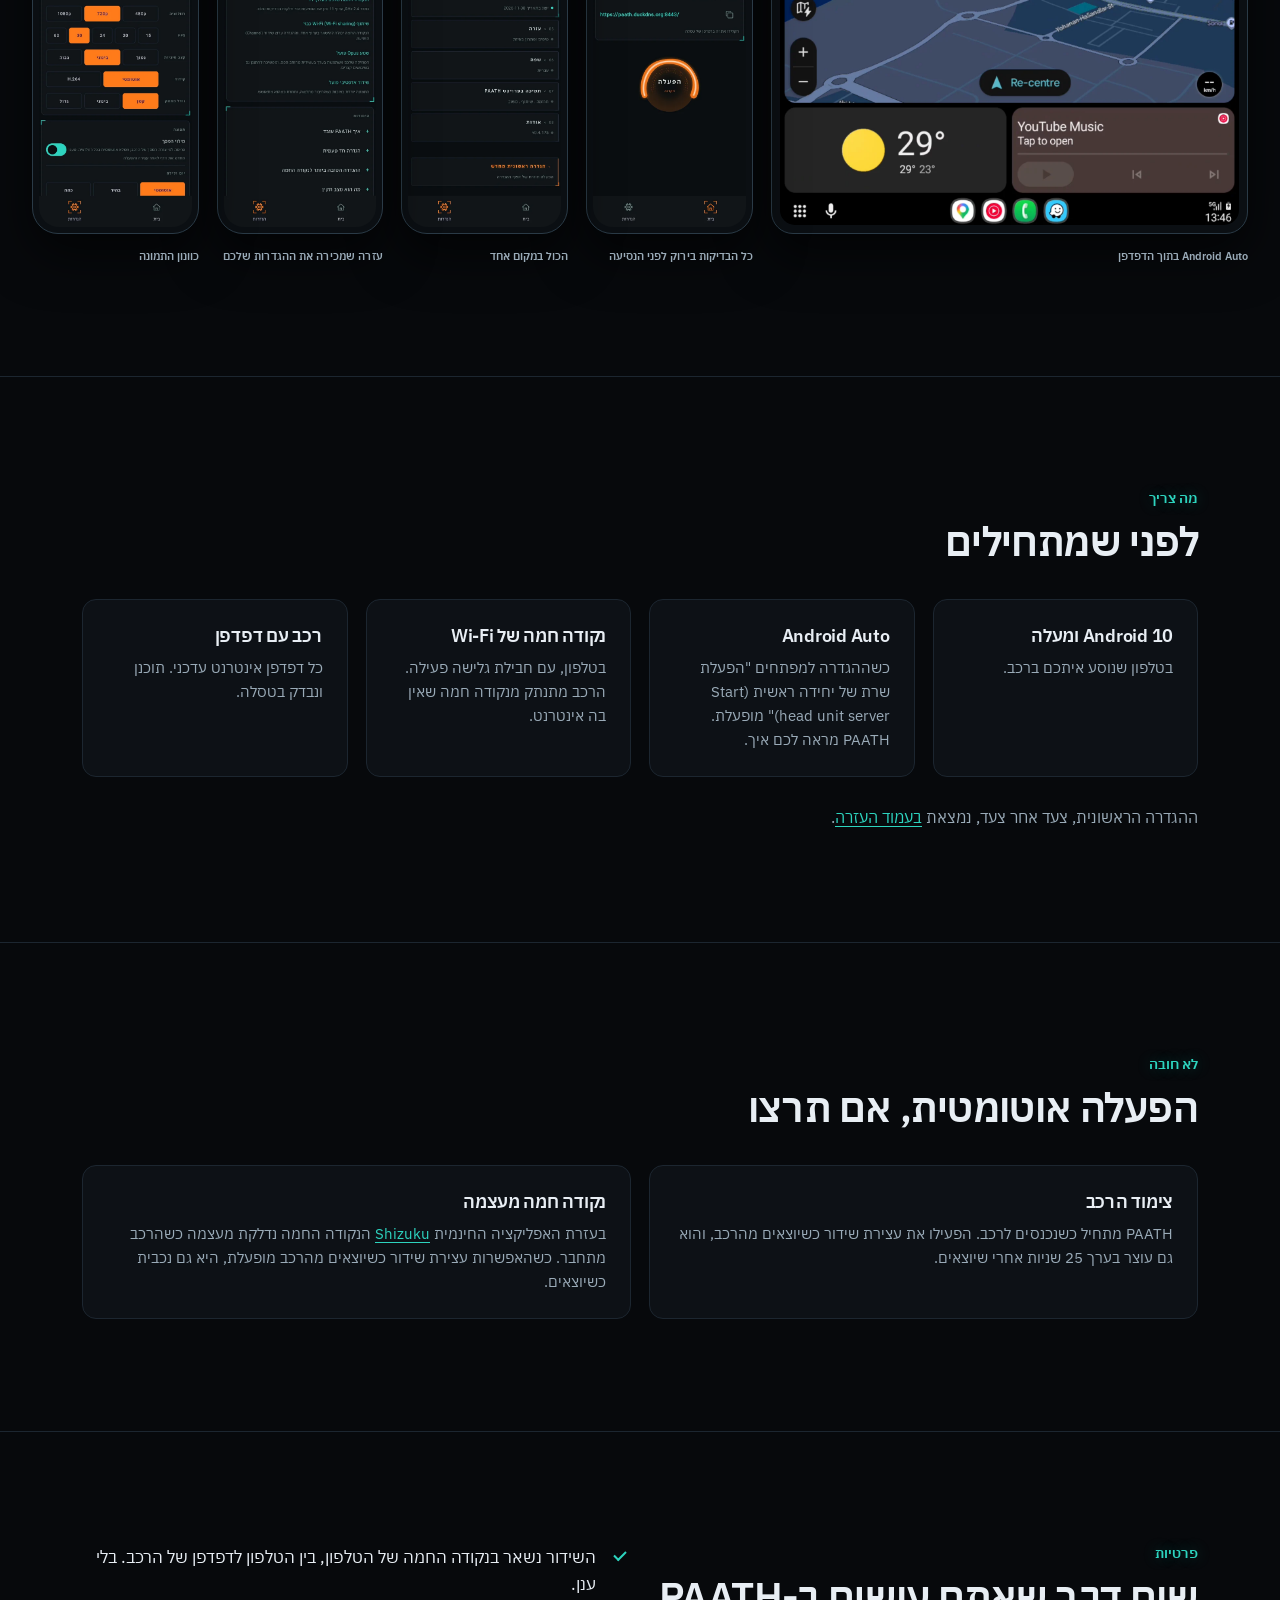
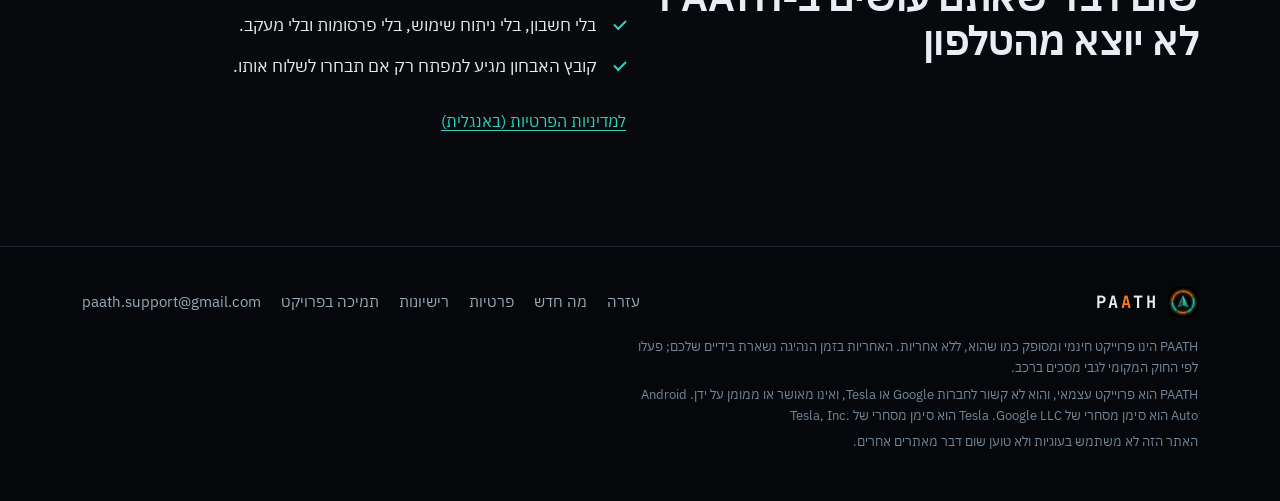
==== commit 79abeb90: "1.0.0: PAATH is on Google Play for everyone; What's new names 1.0.0" ====
--- a/he/index.html
+++ b/he/index.html
@@ -35,8 +35,8 @@
       <a class="nav-wide" href="index.html#how">איך זה עובד</a>
       <a href="help.html">עזרה</a>
       <a class="nav-news" href="whats-new.html">מה חדש</a>
-      <a class="nav-go" href="index.html#join">הצטרפות לבדיקה</a>
       
+      <a class="nav-go" href="https://play.google.com/store/apps/details?id=app.tesomate.paath">להורדה</a>
       <details class="lang-pick">
         <summary aria-label="שפה" title="שפה"><svg class="globe" viewBox="0 0 24 24" width="18" height="18" aria-hidden="true" focusable="false"><circle cx="12" cy="12" r="9"/><path d="M3 12h18M12 3c2.6 2.5 3.9 5.5 3.9 9s-1.3 6.5-3.9 9c-2.6-2.5-3.9-5.5-3.9-9S9.4 5.5 12 3z"/></svg></summary>
         <div class="lang-menu"><a href="../index.html" hreflang="en" lang="en" data-lang="en">English</a><a href="index.html" hreflang="he" lang="he" data-lang="he" aria-current="true">עברית</a></div>
@@ -54,8 +54,8 @@
       <h1><bdi>Android Auto</bdi>, בדפדפן של הרכב שלכם.</h1>
       <p class="lead">הטלפון משדר אותו דרך נקודה חמה משלו. בלי מתאם, בלי כבל, ובחינם.</p>
       <div class="btns">
-        <a class="btn btn-go" href="#join">הצטרפות לבדיקה</a>
         
+        <a class="btn btn-go" href="https://play.google.com/store/apps/details?id=app.tesomate.paath">להורדה מ‑Google Play</a>
         <a class="btn" href="#how">איך זה עובד</a>
       </div>
       <p class="note"><bdi>Android 10</bdi> ומעלה . נבנה בשביל טסלה</p>
@@ -106,21 +106,6 @@
 </section>
 
 
-<section class="sec join" id="join" aria-labelledby="join-h">
-  <div class="wrap">
-    <div class="sec-head"><p class="kick">גישה מוקדמת</p><h2 id="join-h">הצטרפות לבדיקה ב‑Google Play</h2><p>PAATH נמצא בבדיקה סגורה לפני שהוא נפתח לכולם. שני שלבים, בערך דקה.</p></div>
-    <ol class="grid-2" role="list">
-      <li class="card br br-go"><span class="num">01</span><h3>הצטרפות לקבוצת הבודקים</h3><p>השתמשו באותו חשבון Google שמחובר לחנות Play בטלפון.</p><a class="btn btn-go" href="https://groups.google.com/g/paath-testers">הצטרפות לקבוצה</a></li>
-      <li class="card br br-go"><span class="num">02</span><h3>הרשמה כבודקים</h3><p>בעמוד הבדיקה של Play, הקישו על הכפתור להצטרפות כבודקים. אחר כך הקישו על הקישור להורדה מ‑Google Play כדי להתקין.</p><a class="btn" href="https://play.google.com/apps/testing/app.tesomate.paath">פתיחת עמוד הבדיקה</a></li>
-    </ol>
-    <ul class="notes" role="list">
-      <li>רק מי שהקיש על כפתור ההצטרפות כבודקים נספר, אז חשוב לעשות את שני השלבים.</li>
-      <li>הישארו בקבוצה לאורך כל הבדיקה. מי שעוזב את הקבוצה יוצא מהבדיקה. יותר מדי מיילים? שנו את ההגדרה של הקבוצה לסיכום או לבלי מיילים.</li>
-      <li>הגישה יכולה להגיע כמה דקות אחרי ההצטרפות.</li>
-    </ul>
-  </div>
-</section>
-
 
 <section class="sec" id="extras" aria-labelledby="extras-h">
   <div class="wrap">
--- a/css/site.css
+++ b/css/site.css
@@ -172,6 +172,8 @@
 .steps { margin: 0; padding-inline-start: 20px; display: grid; gap: 8px; }
 .steps li::marker { color: var(--mute); }
 .step-one { margin: 0; }
+/* A numbered topic's line for other phones, after its list: the list's own gap (review). */
+.step-apart { margin: 8px 0 0; }
 .tag { display: inline-block; margin-inline-end: 6px; padding: 1px 7px; border-radius: 6px; font: 600 10px/1.7 var(--mono); letter-spacing: .14em; vertical-align: 2px; }
 .tag-samsung { color: #7dd3fc; border: 1px solid rgba(125, 211, 252, .45); }
 .tag-others { color: #c4b5fd; border: 1px solid rgba(196, 181, 253, .45); }
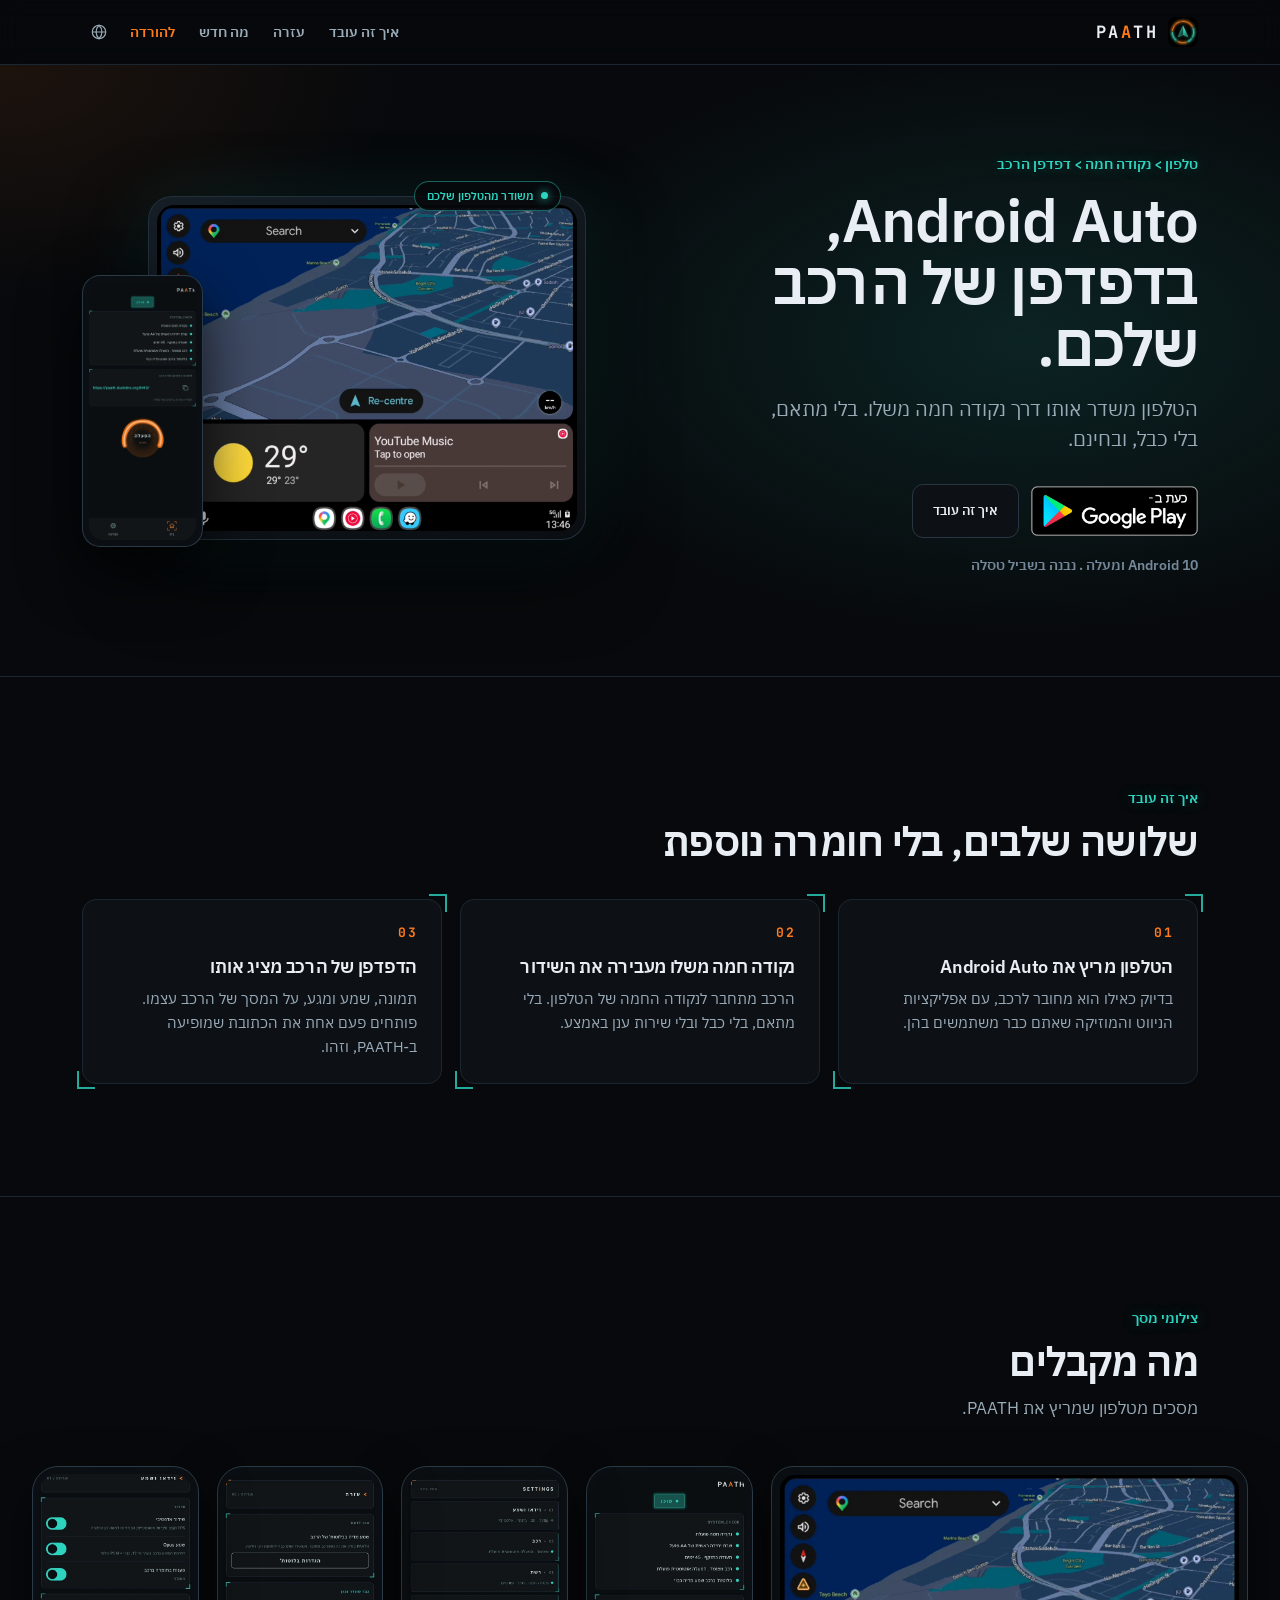
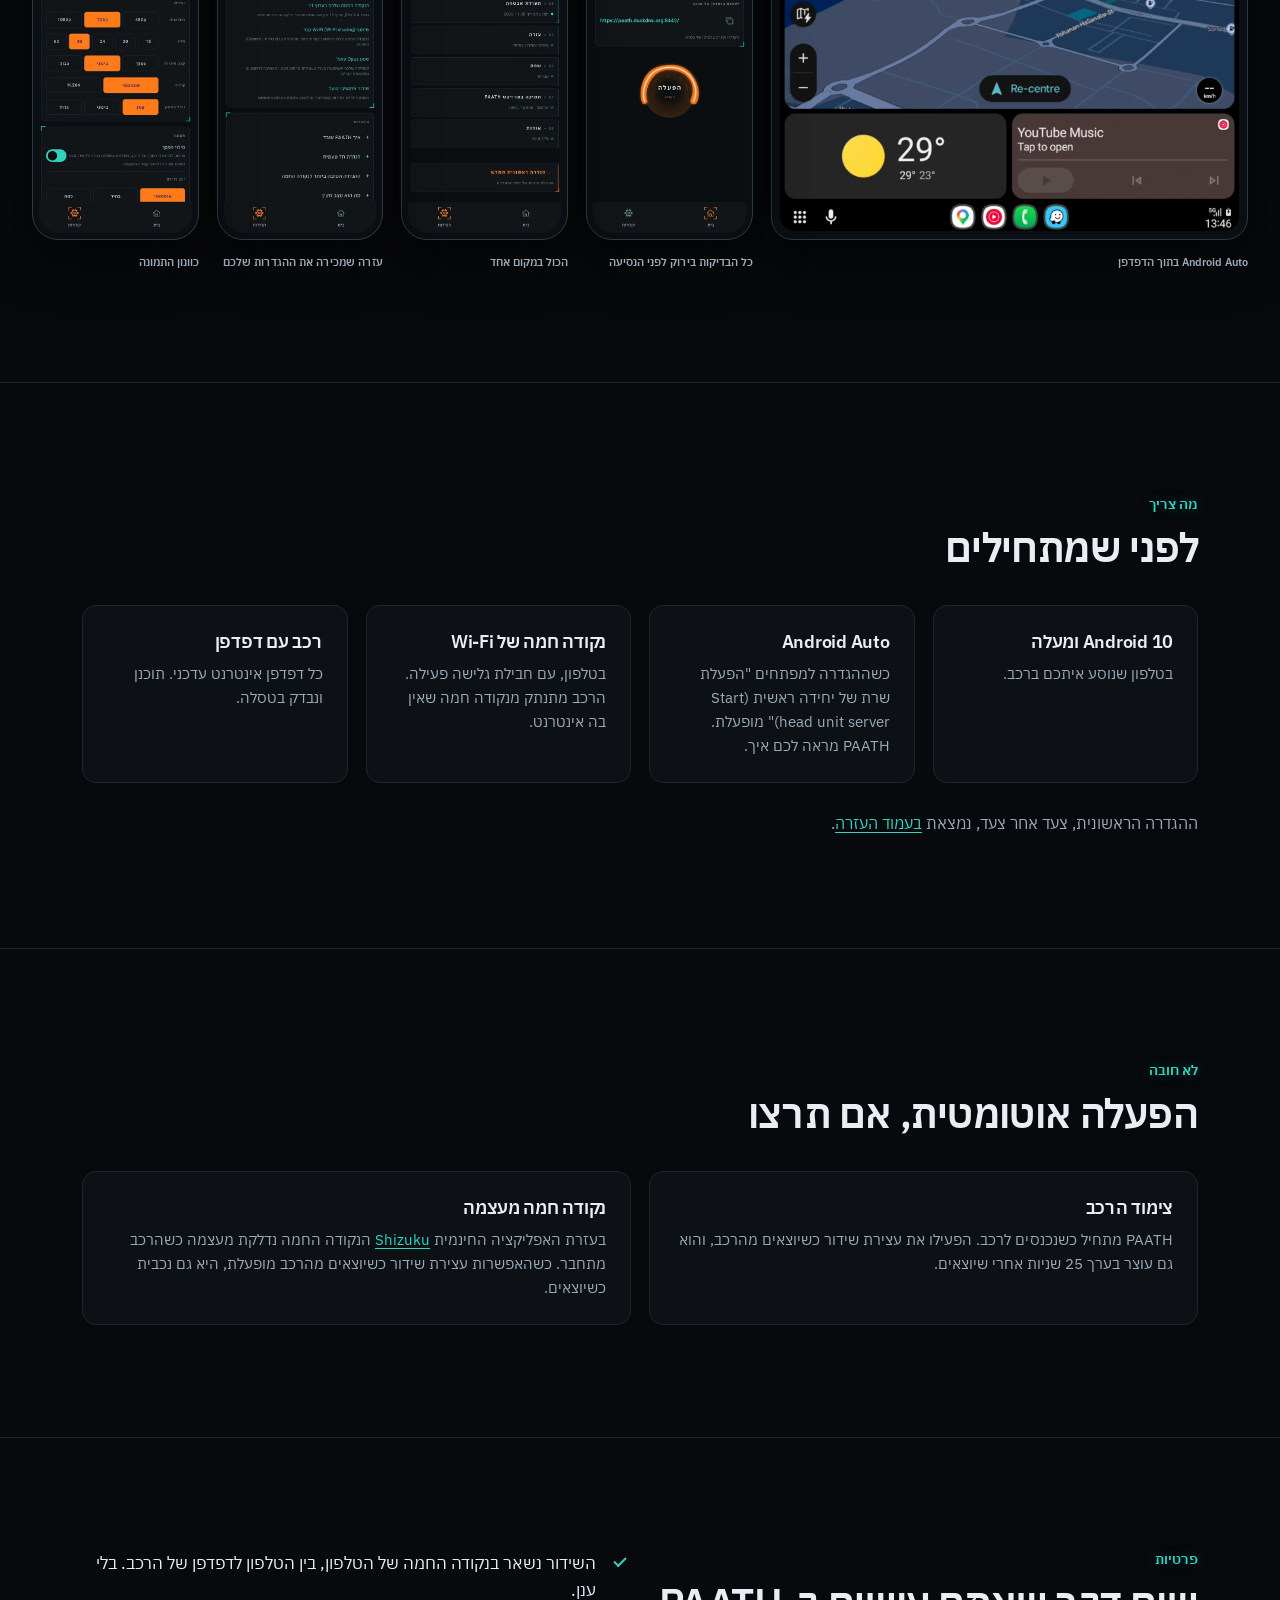
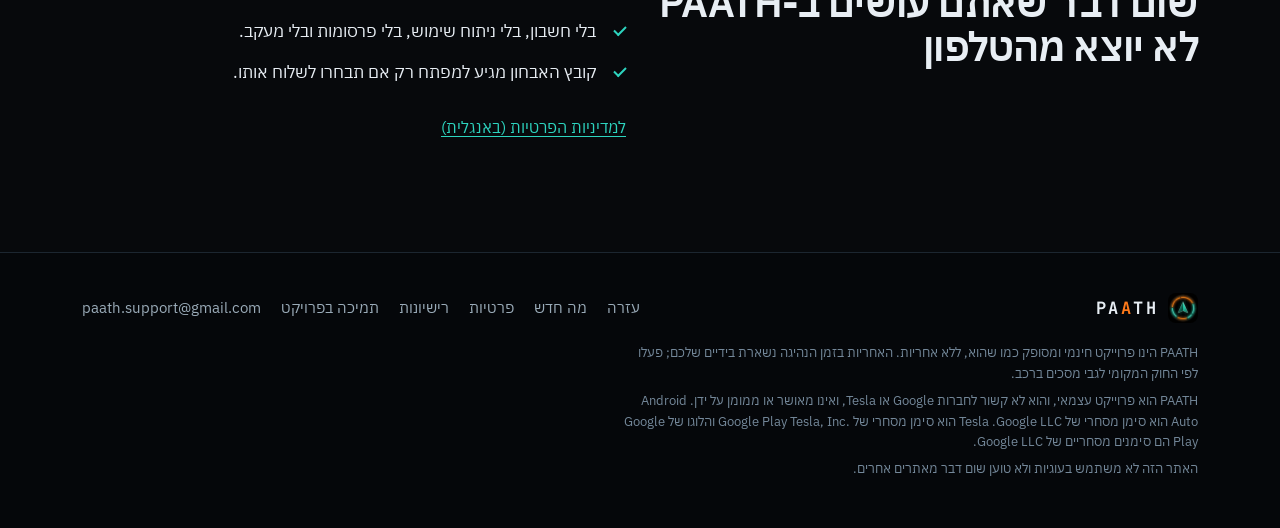
==== commit 40e30894: "The official Google Play badge, and its trademark line in the footer" ====
--- a/he/index.html
+++ b/he/index.html
@@ -55,7 +55,7 @@
       <p class="lead">הטלפון משדר אותו דרך נקודה חמה משלו. בלי מתאם, בלי כבל, ובחינם.</p>
       <div class="btns">
         
-        <a class="btn btn-go" href="https://play.google.com/store/apps/details?id=app.tesomate.paath">להורדה מ‑Google Play</a>
+        <a class="play-badge" href="https://play.google.com/store/apps/details?id=app.tesomate.paath"><img src="../assets/play-badge-he.png" alt="להורדה מ-Google Play" width="646" height="250"></a>
         <a class="btn" href="#how">איך זה עובד</a>
       </div>
       <p class="note"><bdi>Android 10</bdi> ומעלה . נבנה בשביל טסלה</p>
@@ -146,7 +146,7 @@
       </nav>
     </div>
     <p class="legal">PAATH הינו פרוייקט חינמי ומסופק כמו שהוא, ללא אחריות. האחריות בזמן הנהיגה נשארת בידיים שלכם; פעלו לפי החוק המקומי לגבי מסכים ברכב.</p>
-    <p class="legal">PAATH הוא פרוייקט עצמאי, והוא לא קשור לחברות Google או Tesla, ואינו מאושר או ממומן על ידן. <bdi>Android Auto</bdi> הוא סימן מסחרי של <bdi>Google LLC</bdi>. <bdi>Tesla</bdi> הוא סימן מסחרי של <bdi>Tesla, Inc.</bdi></p>
+    <p class="legal">PAATH הוא פרוייקט עצמאי, והוא לא קשור לחברות Google או Tesla, ואינו מאושר או ממומן על ידן. <bdi>Android Auto</bdi> הוא סימן מסחרי של <bdi>Google LLC</bdi>. <bdi>Tesla</bdi> הוא סימן מסחרי של <bdi>Tesla, Inc.</bdi> Google Play והלוגו של Google Play הם סימנים מסחריים של Google LLC.</p>
     <p class="legal">האתר הזה לא משתמש בעוגיות ולא טוען שום דבר מאתרים אחרים.</p>
   </div>
 </footer>
--- a/css/site.css
+++ b/css/site.css
@@ -54,6 +54,9 @@
 .btns { display: flex; flex-wrap: wrap; gap: 12px; margin-top: 30px; }
 .btn { display: inline-flex; align-items: center; justify-content: center; min-height: 48px; padding: 0 20px; border-radius: 11px; border: 1px solid var(--line-2); background: var(--panel); color: var(--ink); text-decoration: none; font: 600 13px var(--mono); letter-spacing: .14em; transition: border-color .15s, transform .15s, box-shadow .15s; }
 .btn:hover { color: var(--ink); border-color: var(--teal); }
+/* The official Google Play badge, unchanged; its artwork carries its own margin (Google's badge guidelines). */
+.play-badge { display: inline-block; line-height: 0; margin: -10px -12px; }
+.play-badge img { height: 74px; width: auto; }
 .btn-go { background: var(--orange); border-color: var(--orange); color: var(--orange-ink); box-shadow: 0 10px 30px rgba(255, 122, 26, .28); }
 .btn-go:hover { color: var(--orange-ink); border-color: #ffa25e; transform: translateY(-1px); box-shadow: 0 14px 36px rgba(255, 122, 26, .38); }
 .note { margin: 18px 0 0; font: 500 12px var(--mono); letter-spacing: .14em; color: var(--mute); }
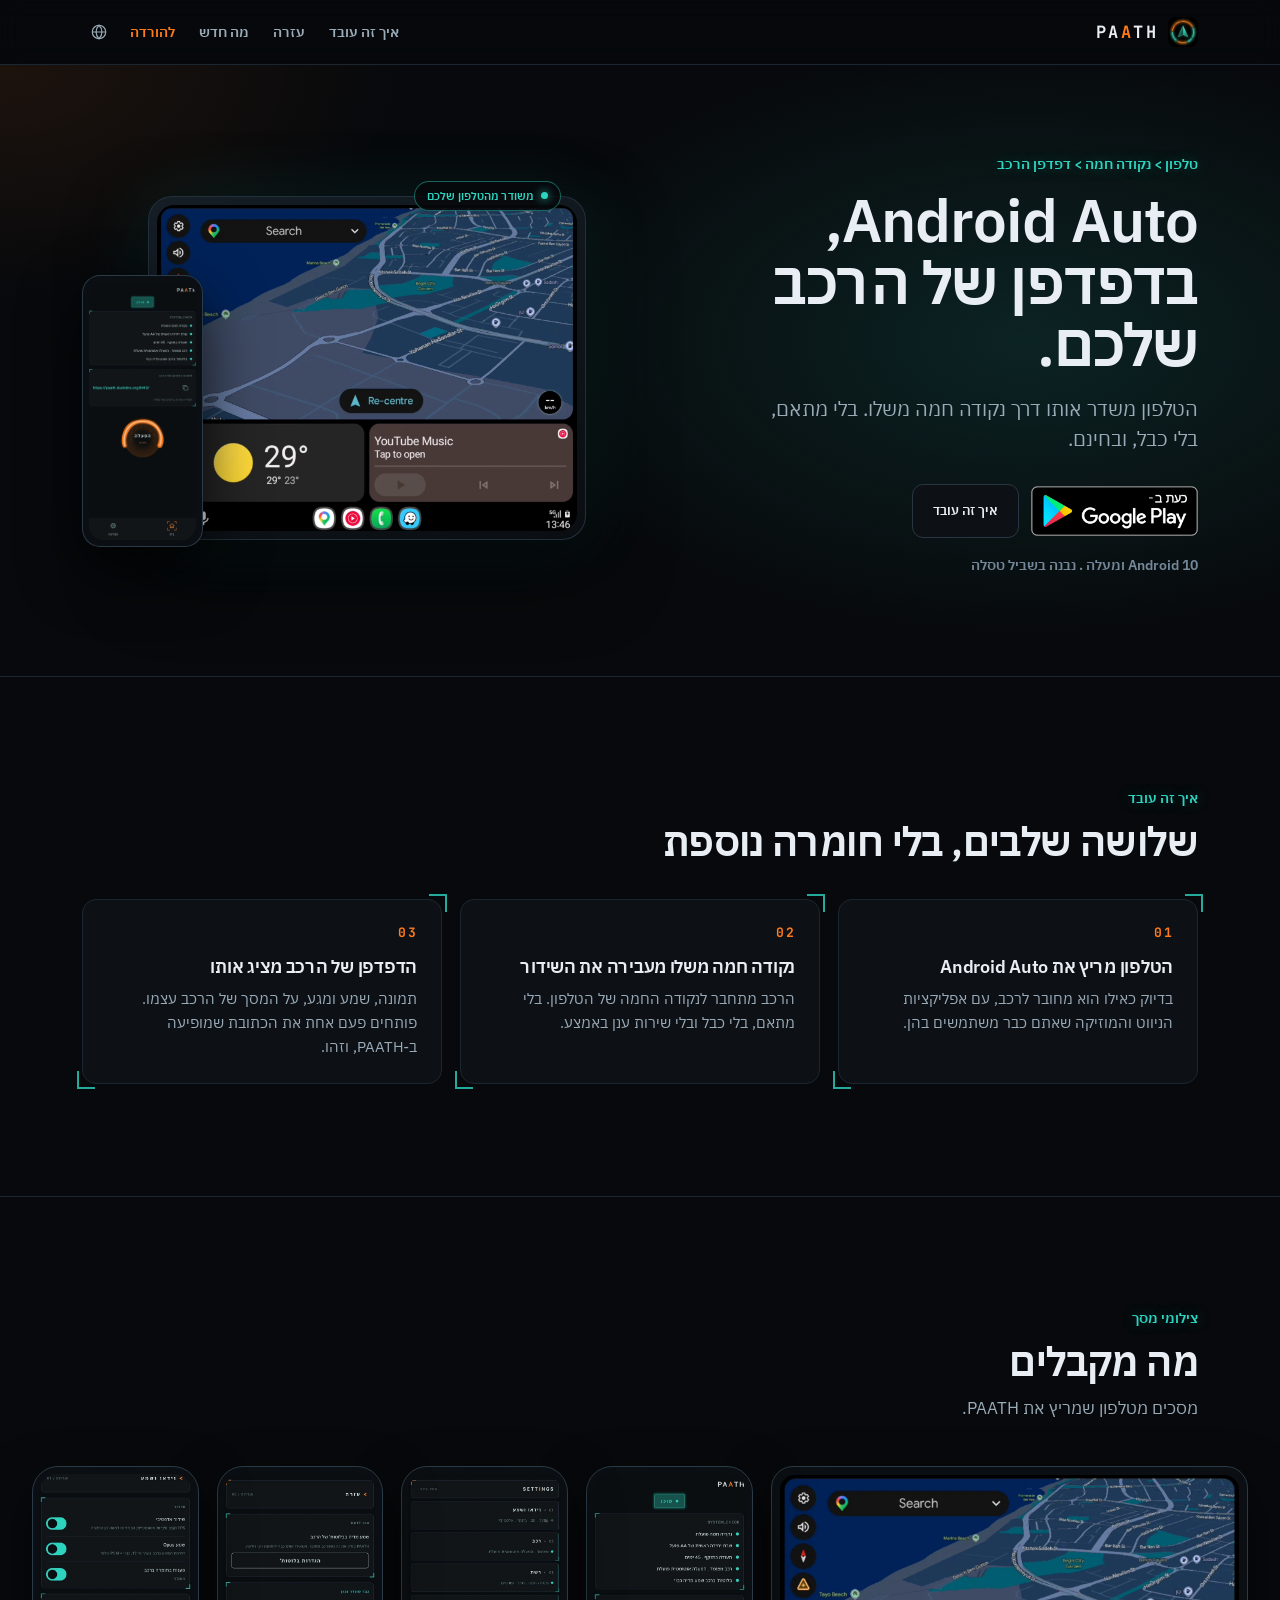
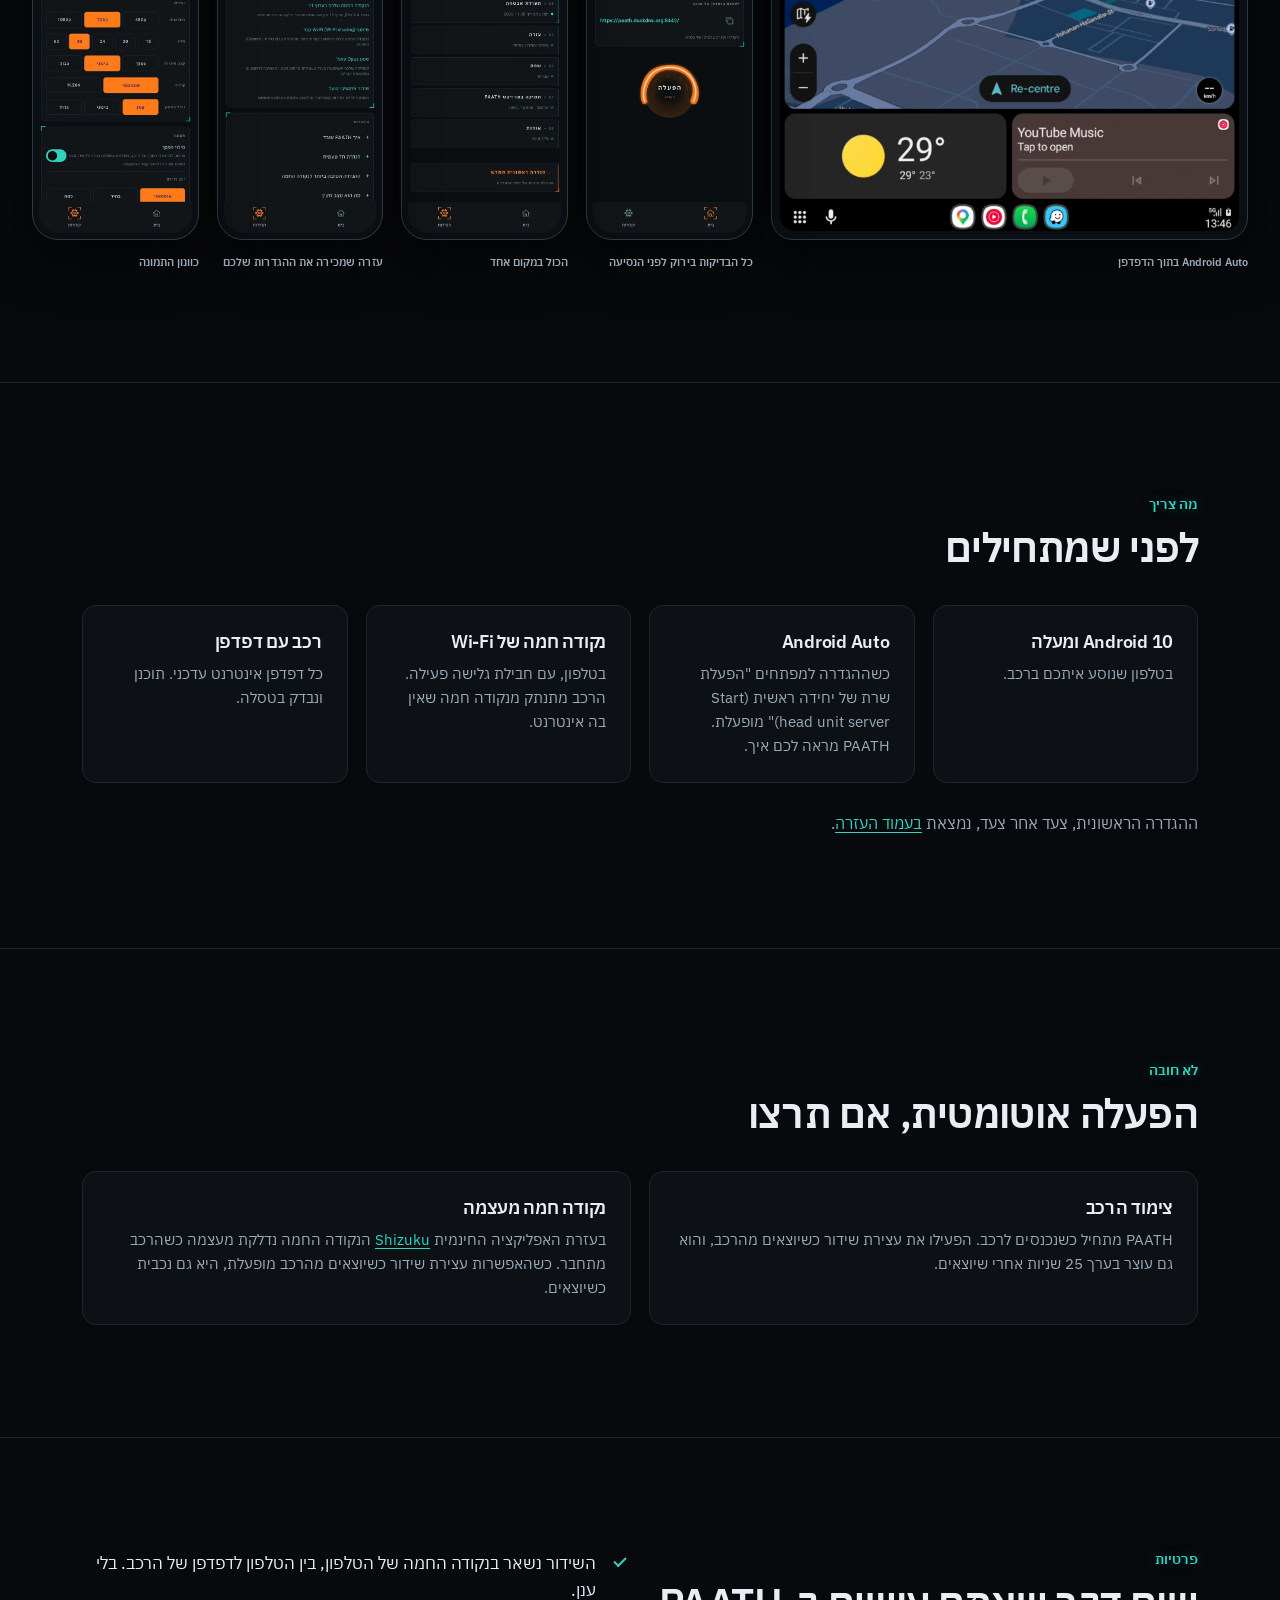
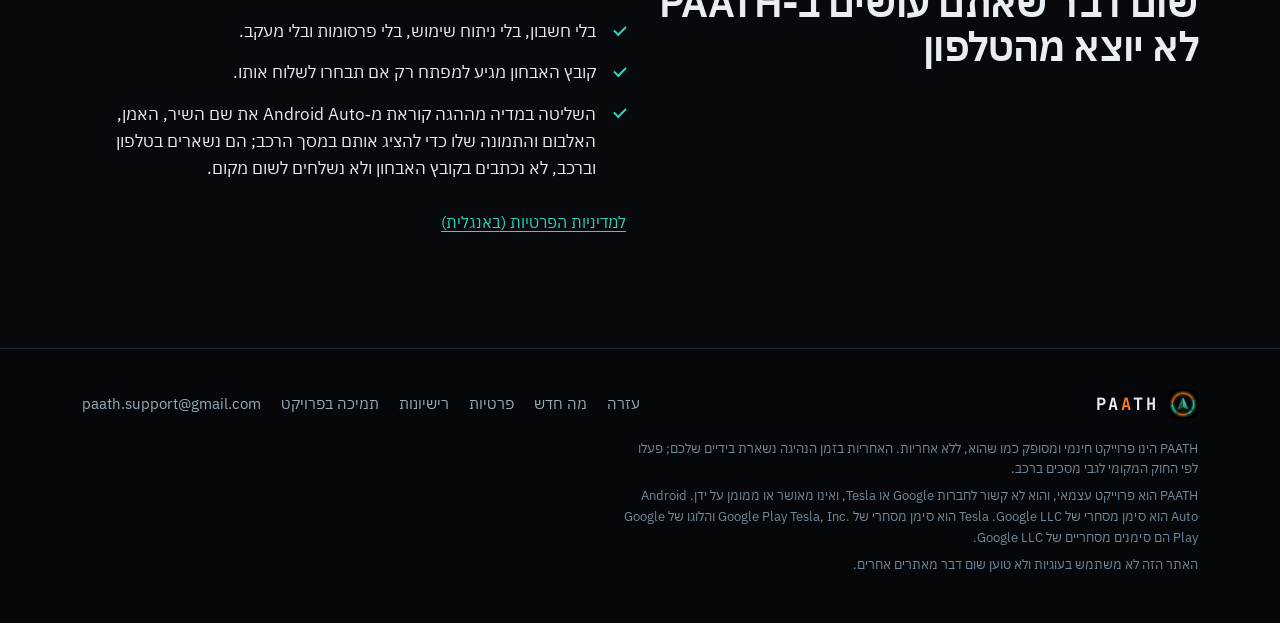
==== commit da71425a: "1.1.0: What's new names 1.1.0 (steering wheel media control, the music tile, long drives past error " ====
--- a/he/index.html
+++ b/he/index.html
@@ -125,6 +125,7 @@
         <li>השידור נשאר בנקודה החמה של הטלפון, בין הטלפון לדפדפן של הרכב. בלי ענן.</li>
         <li>בלי חשבון, בלי ניתוח שימוש, בלי פרסומות ובלי מעקב.</li>
         <li>קובץ האבחון מגיע למפתח רק אם תבחרו לשלוח אותו.</li>
+        <li>השליטה במדיה מההגה קוראת מ‑Android Auto את שם השיר, האמן, האלבום והתמונה שלו כדי להציג אותם במסך הרכב; הם נשארים בטלפון וברכב, לא נכתבים בקובץ האבחון ולא נשלחים לשום מקום.</li>
       </ul>
       <p class="more"><a href="https://paathsupport.github.io/paath-site/">למדיניות הפרטיות (באנגלית)</a></p>
     </div>
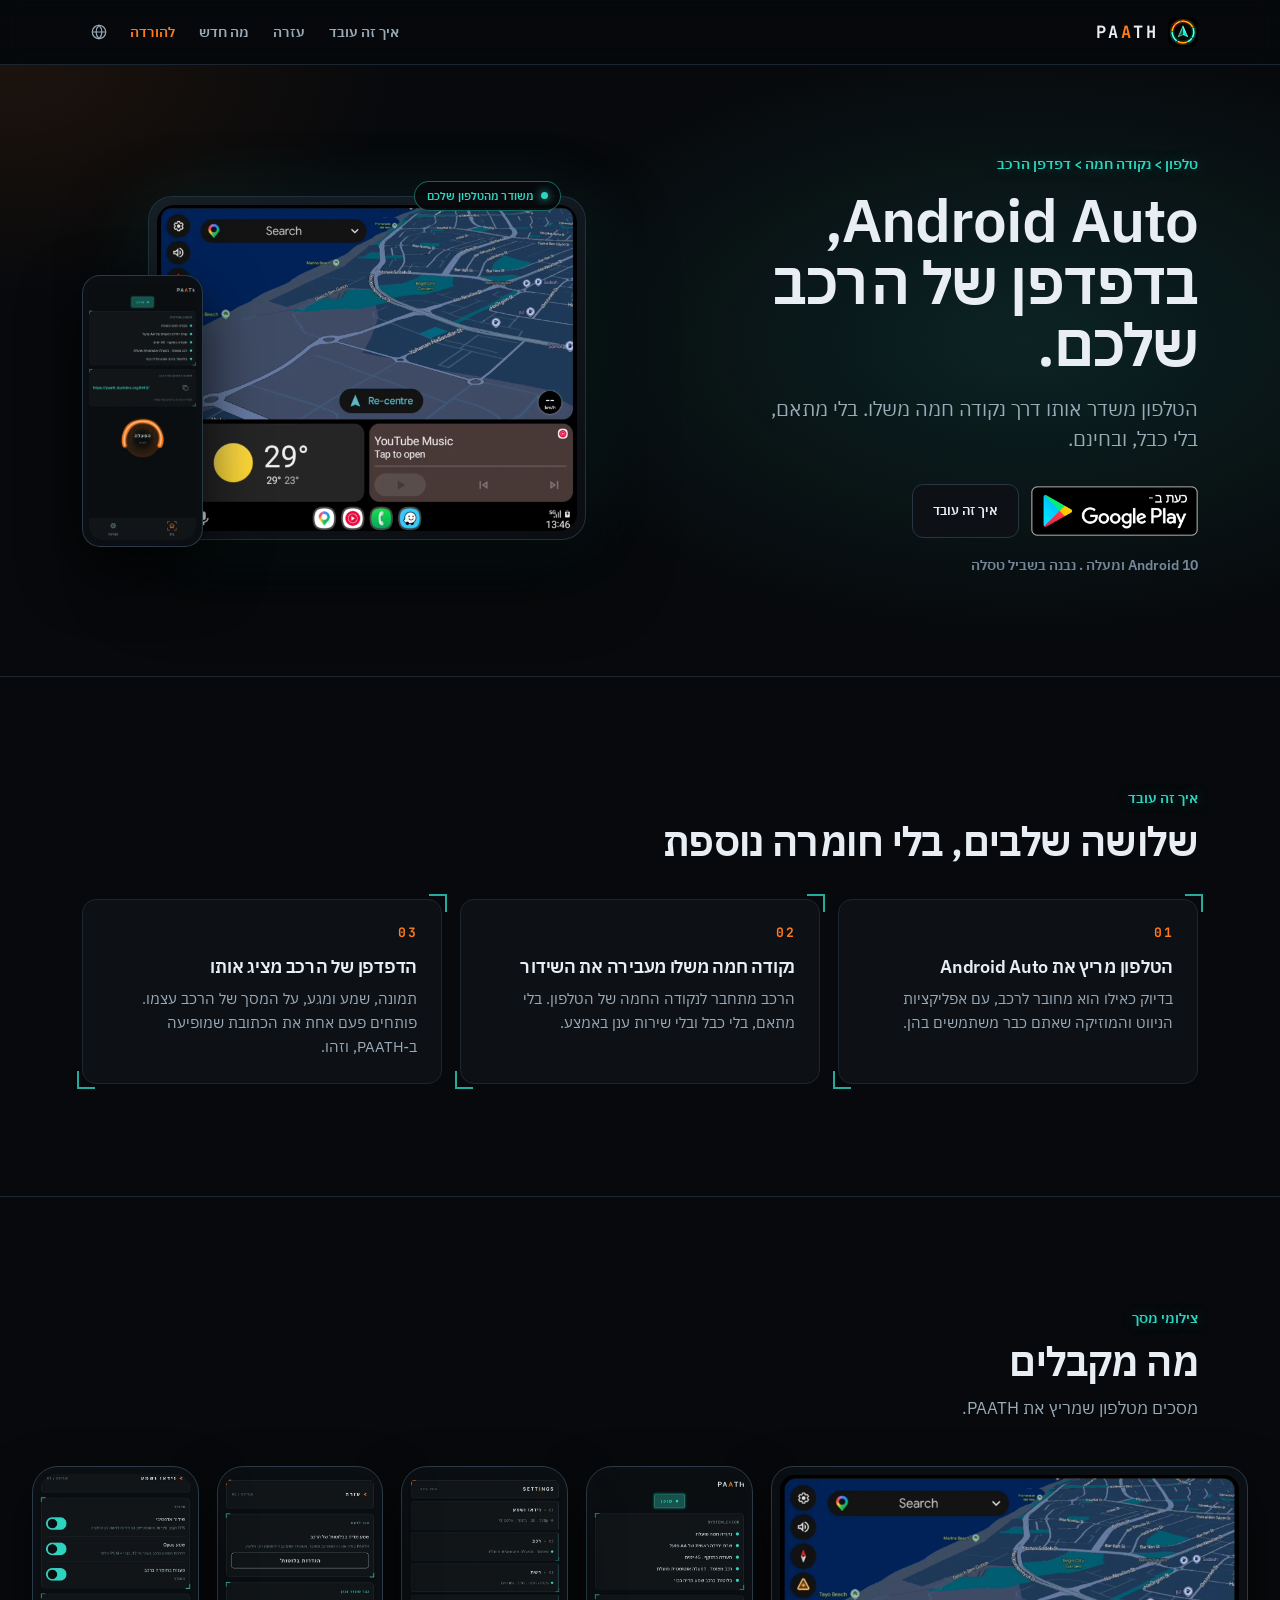
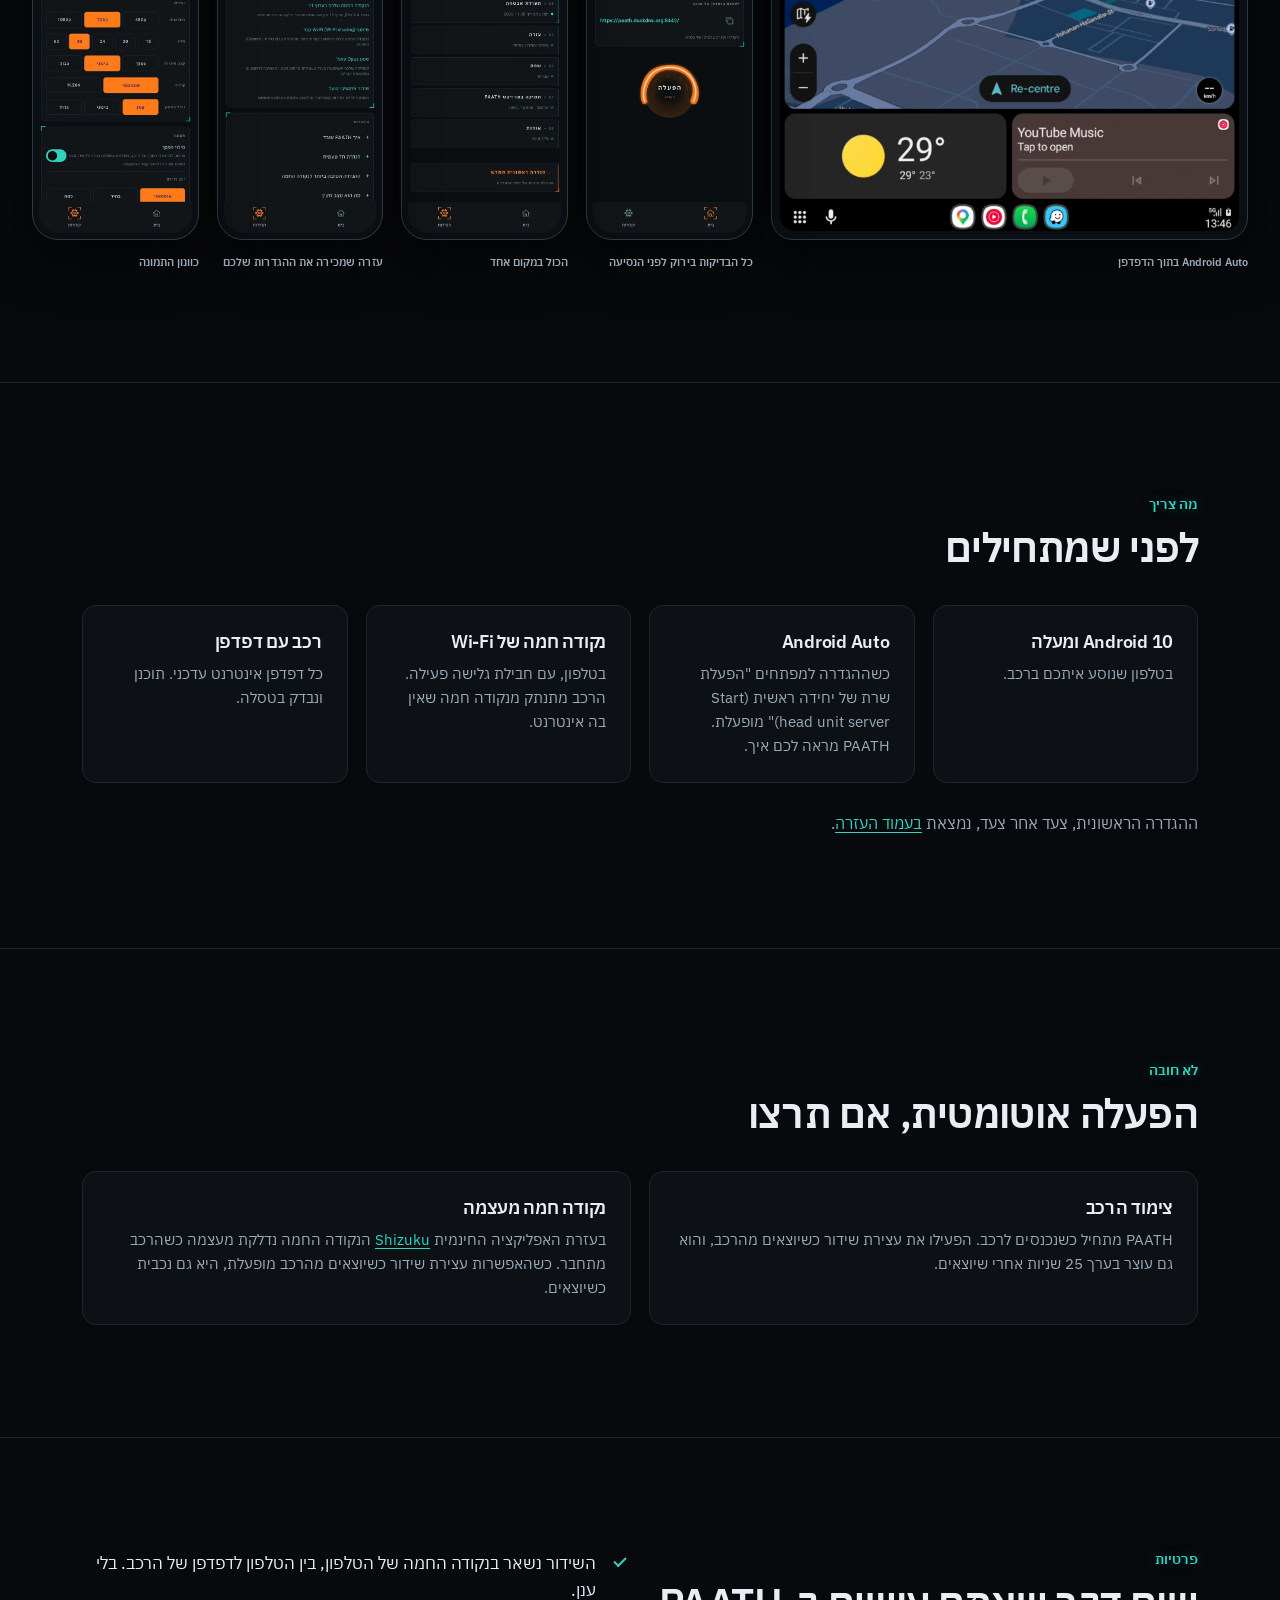
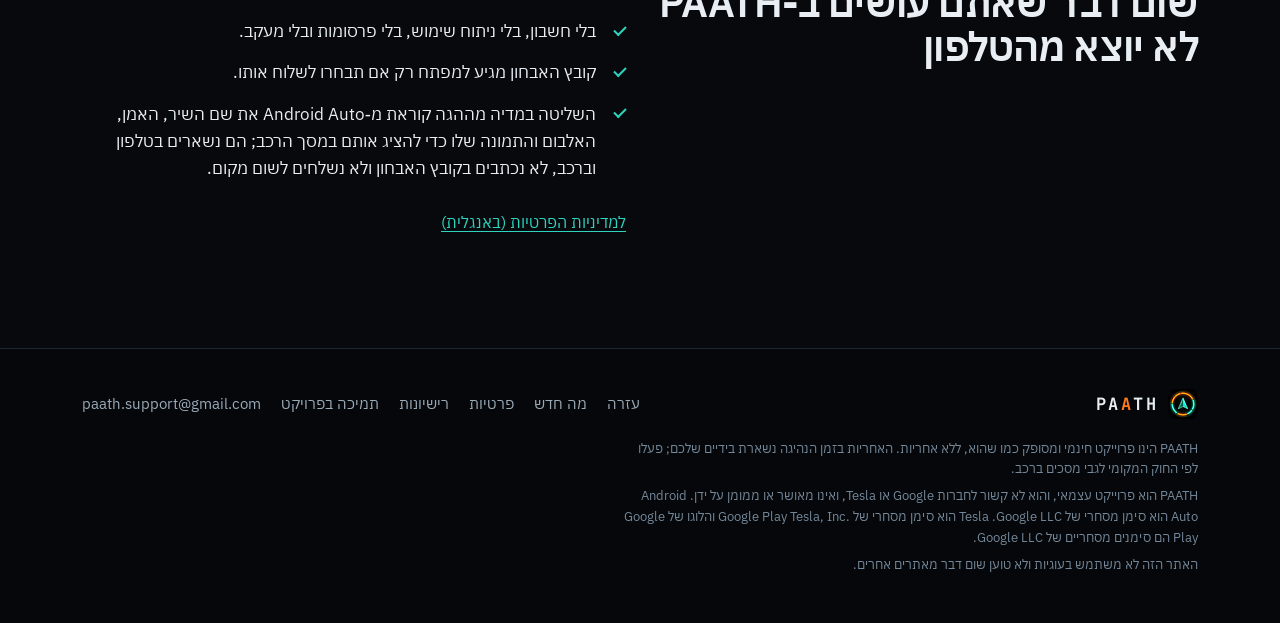
==== commit 10f360a4: "The logo in the header and footer at 30, 60 and 90 px for each screen density, brighter and sharpene" ====
--- a/he/index.html
+++ b/he/index.html
@@ -30,7 +30,7 @@
 <a class="skip" href="#main">דילוג לתוכן</a>
 <header class="site-head">
   <div class="wrap head-row">
-    <a class="logo" href="index.html" aria-label="דף הבית של PAATH"><img src="../assets/icon-64.png" alt="" width="30" height="30"><span>PA<span class="a">A</span>TH</span></a>
+    <a class="logo" href="index.html" aria-label="דף הבית של PAATH"><img src="../assets/icon-30.png" srcset="../assets/icon-60.png 2x, ../assets/icon-90.png 3x" alt="" width="30" height="30"><span>PA<span class="a">A</span>TH</span></a>
     <nav class="nav" aria-label="ראשי">
       <a class="nav-wide" href="index.html#how">איך זה עובד</a>
       <a href="help.html">עזרה</a>
@@ -136,7 +136,7 @@
 <footer class="site-foot">
   <div class="wrap">
     <div class="foot-row">
-      <a class="logo" href="index.html" aria-label="דף הבית של PAATH"><img src="../assets/icon-64.png" alt="" width="30" height="30"><span>PA<span class="a">A</span>TH</span></a>
+      <a class="logo" href="index.html" aria-label="דף הבית של PAATH"><img src="../assets/icon-30.png" srcset="../assets/icon-60.png 2x, ../assets/icon-90.png 3x" alt="" width="30" height="30"><span>PA<span class="a">A</span>TH</span></a>
       <nav class="foot-nav" aria-label="כותרת תחתונה">
         <a href="help.html">עזרה</a>
         <a href="whats-new.html">מה חדש</a>
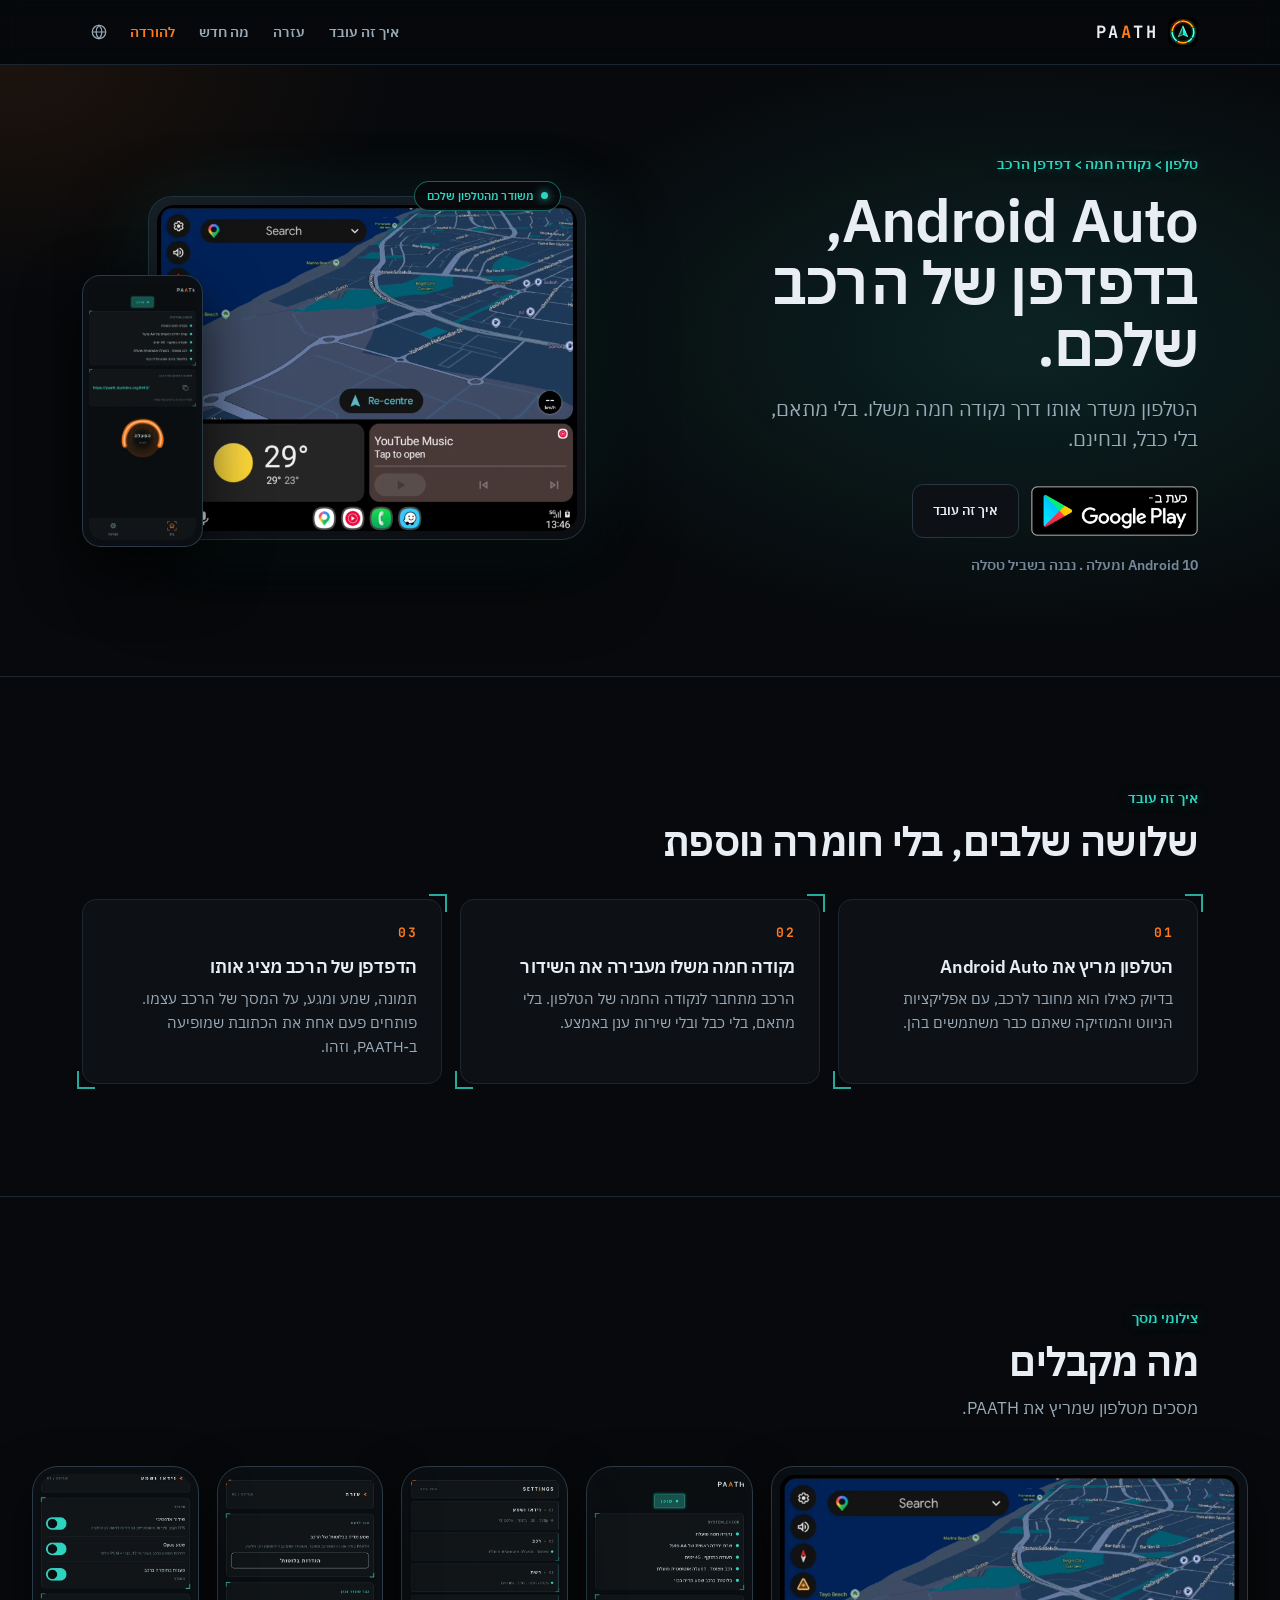
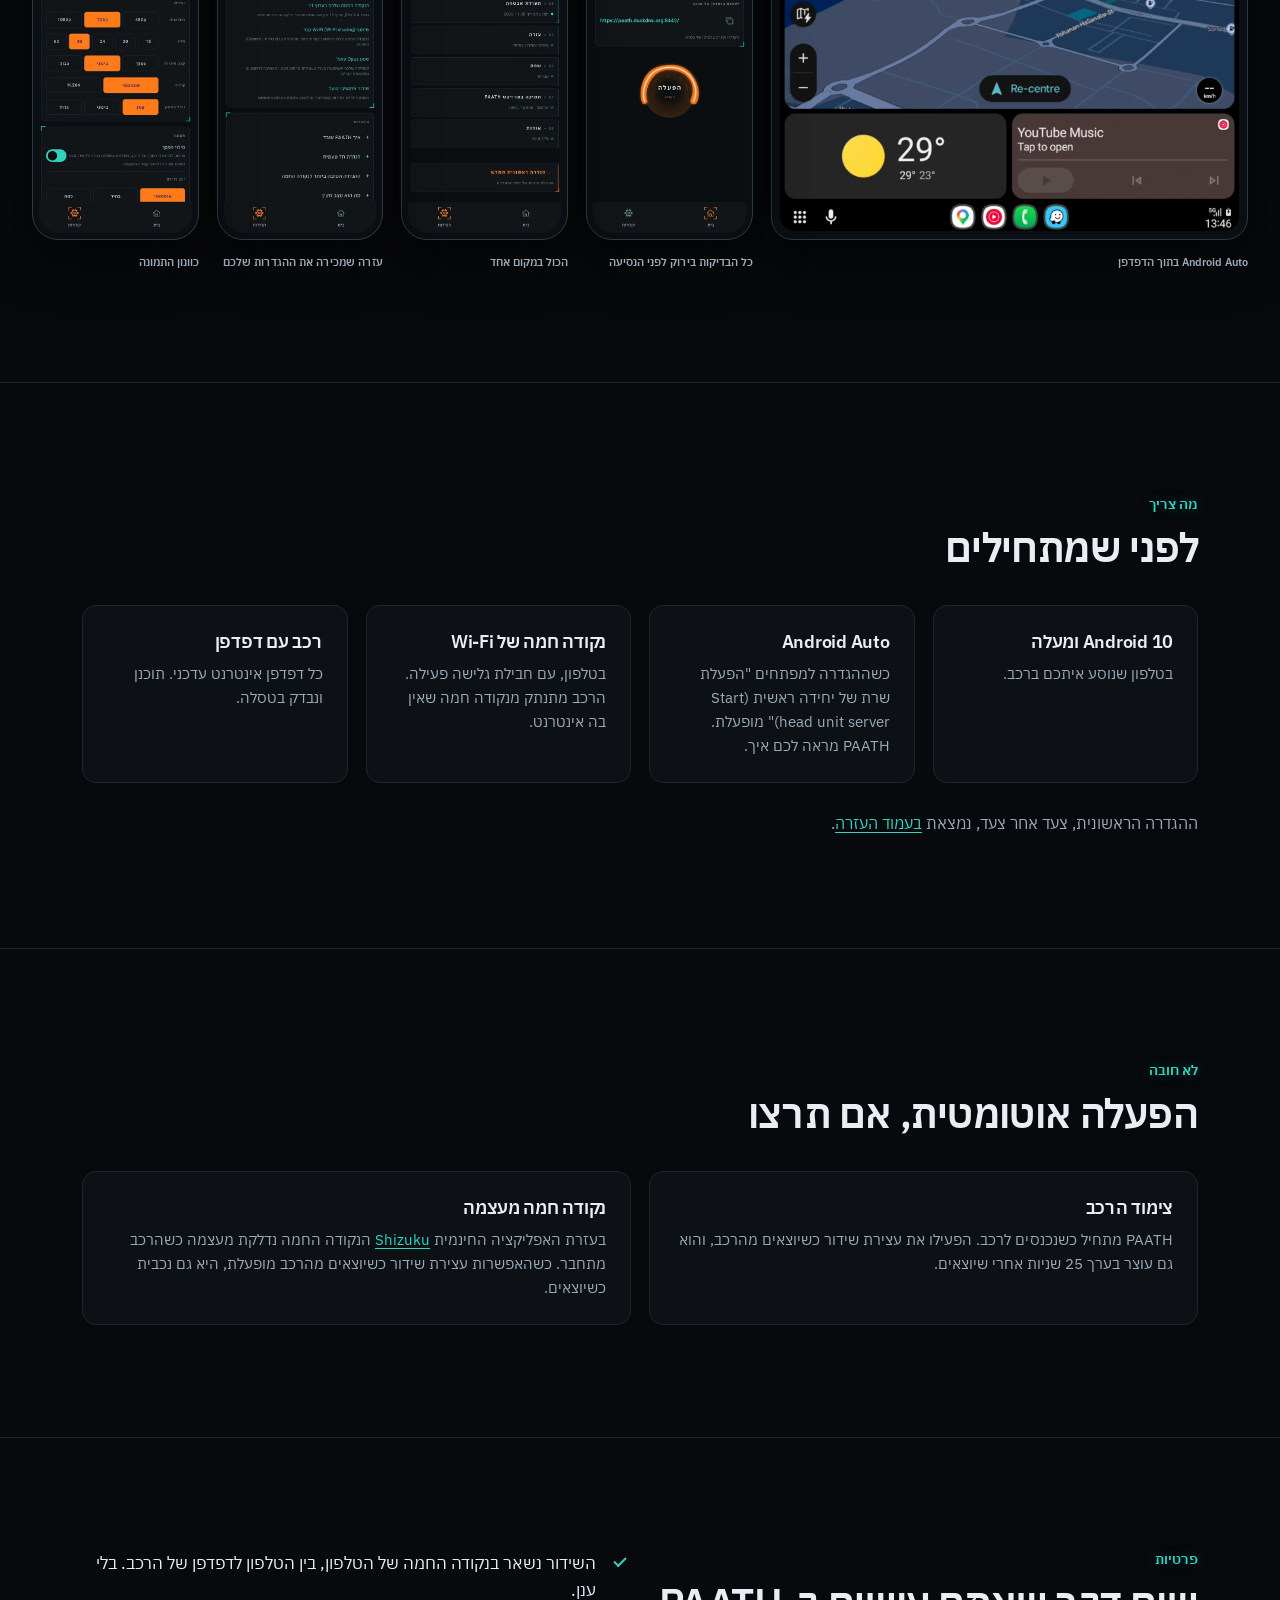
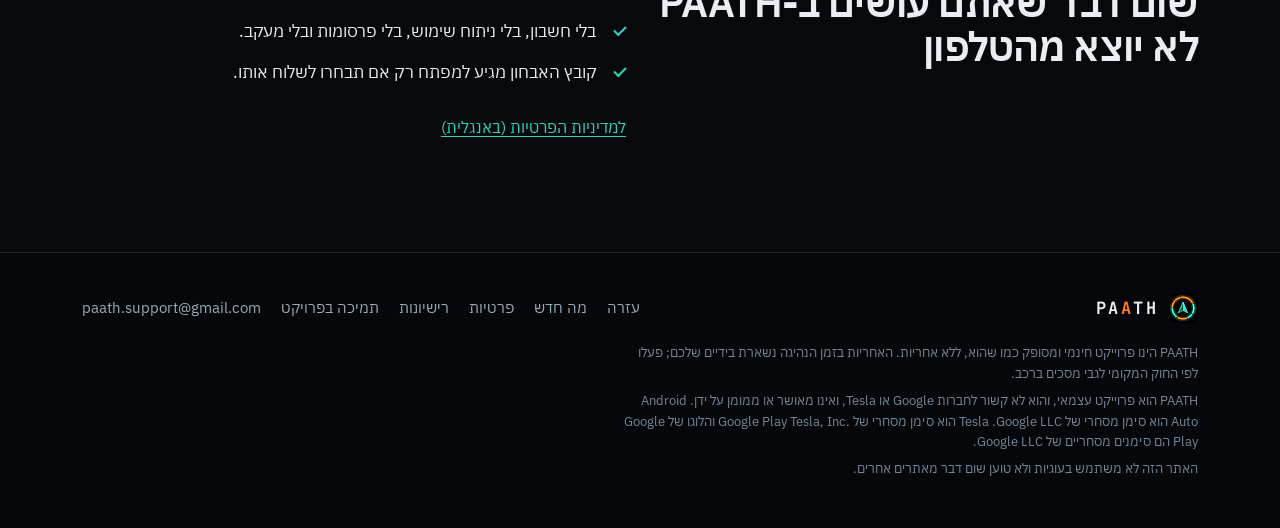
==== commit 03cdf36d: "Back to the 1.0.0 What's new, Help and home page while 1.1.0 waits in Play's review (the new logo st" ====
--- a/he/index.html
+++ b/he/index.html
@@ -125,7 +125,6 @@
         <li>השידור נשאר בנקודה החמה של הטלפון, בין הטלפון לדפדפן של הרכב. בלי ענן.</li>
         <li>בלי חשבון, בלי ניתוח שימוש, בלי פרסומות ובלי מעקב.</li>
         <li>קובץ האבחון מגיע למפתח רק אם תבחרו לשלוח אותו.</li>
-        <li>השליטה במדיה מההגה קוראת מ‑Android Auto את שם השיר, האמן, האלבום והתמונה שלו כדי להציג אותם במסך הרכב; הם נשארים בטלפון וברכב, לא נכתבים בקובץ האבחון ולא נשלחים לשום מקום.</li>
       </ul>
       <p class="more"><a href="https://paathsupport.github.io/paath-site/">למדיניות הפרטיות (באנגלית)</a></p>
     </div>
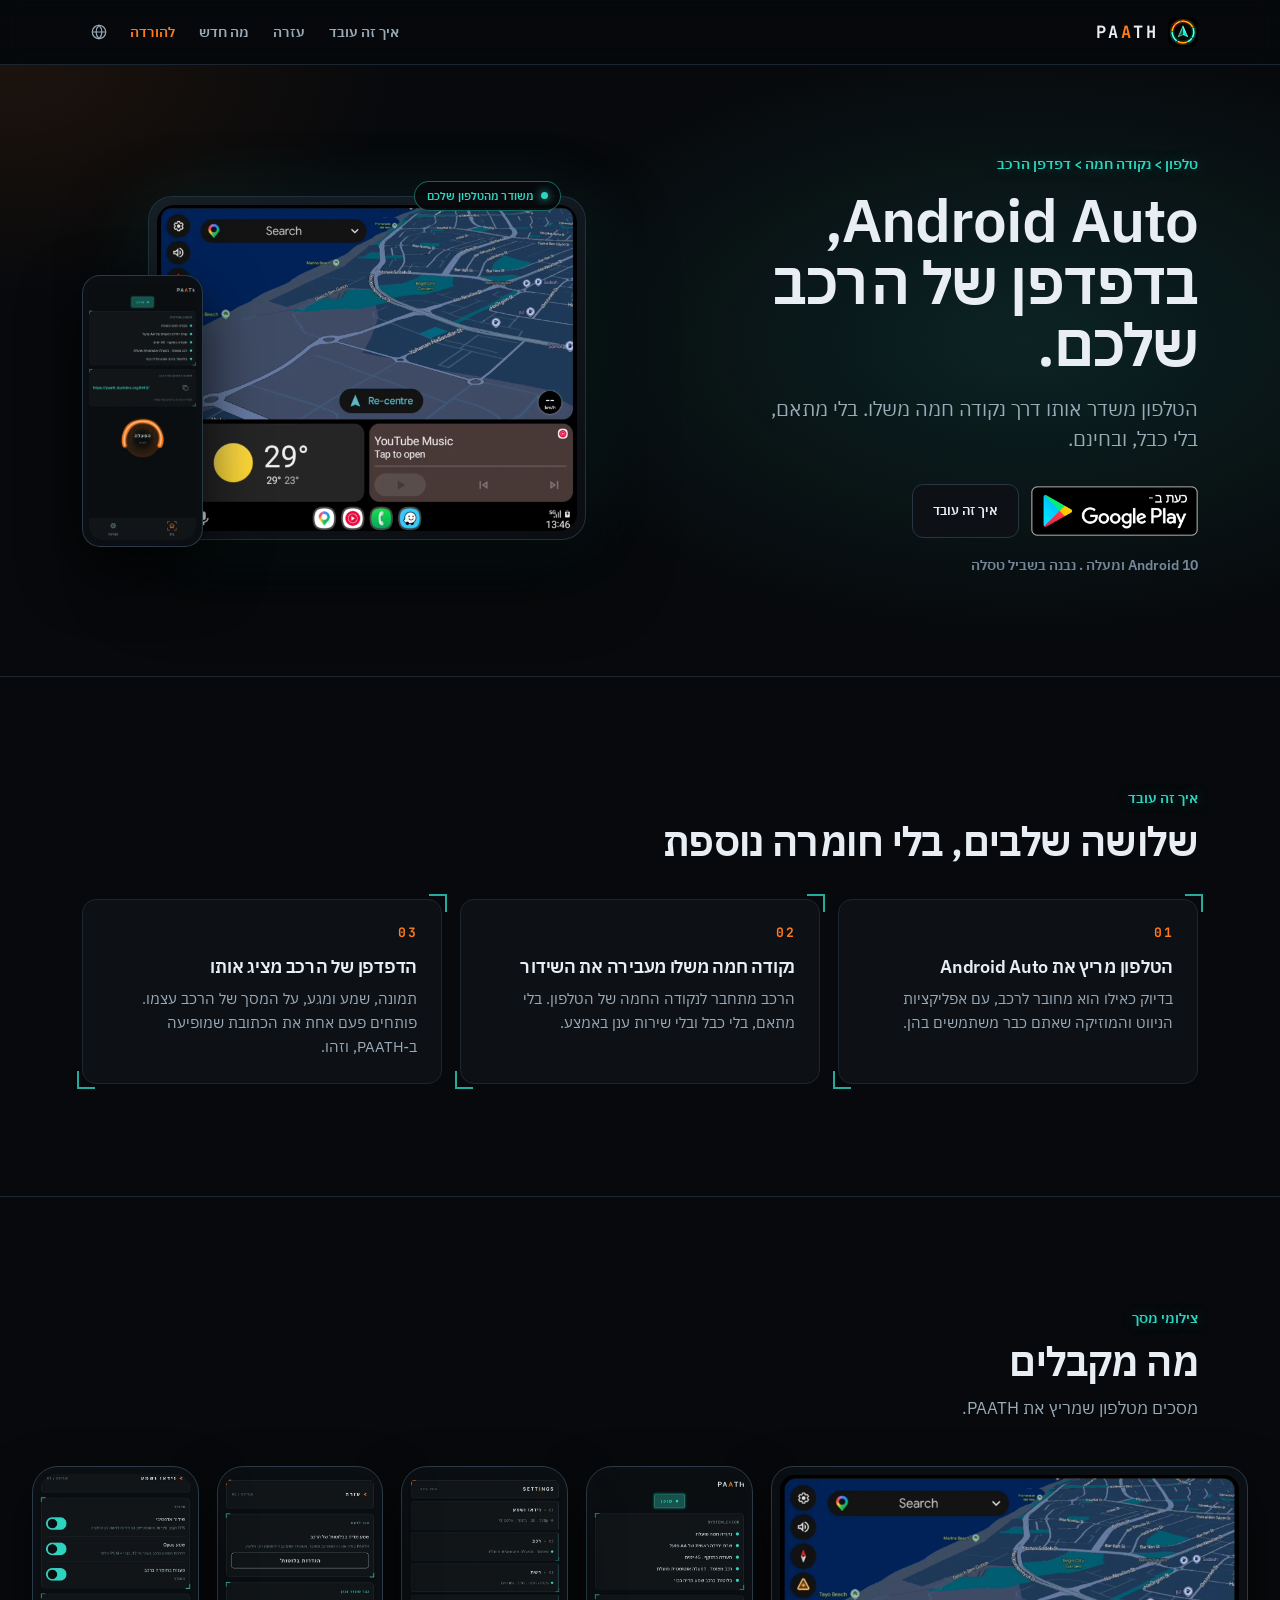
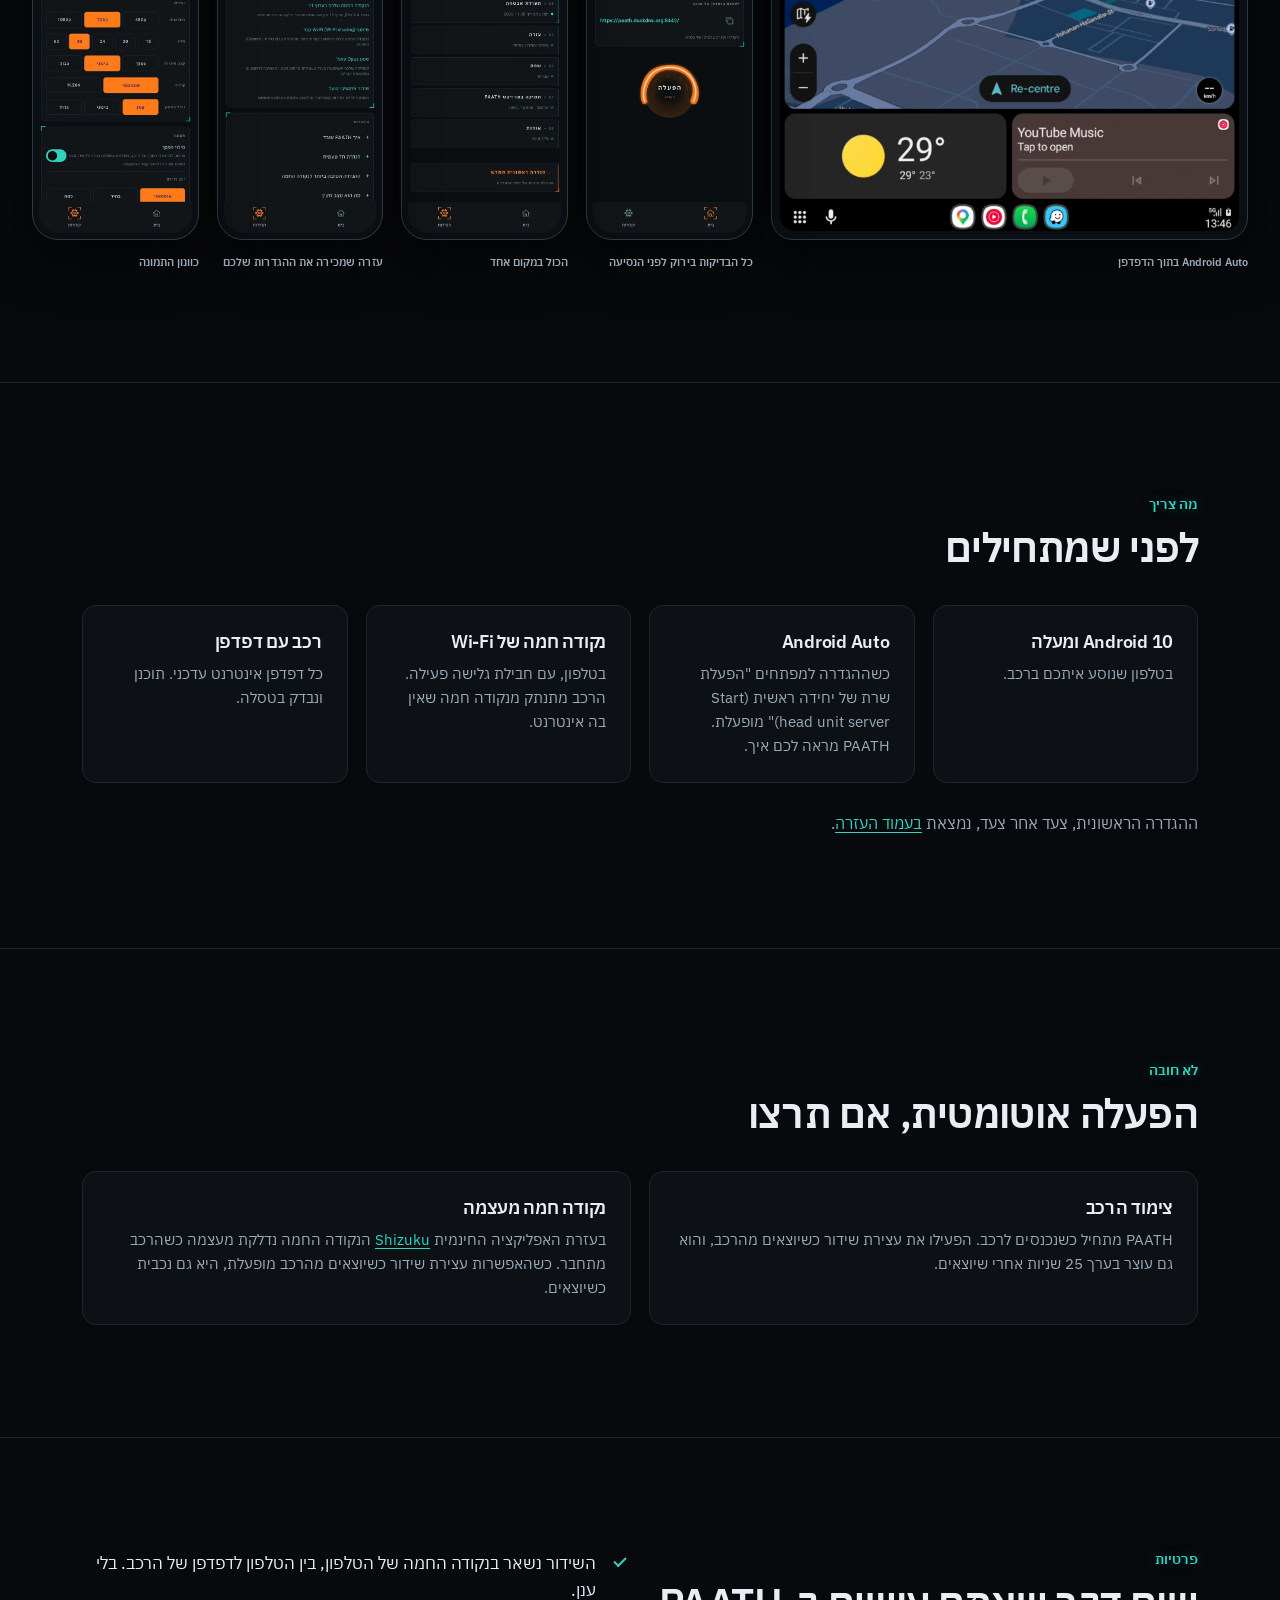
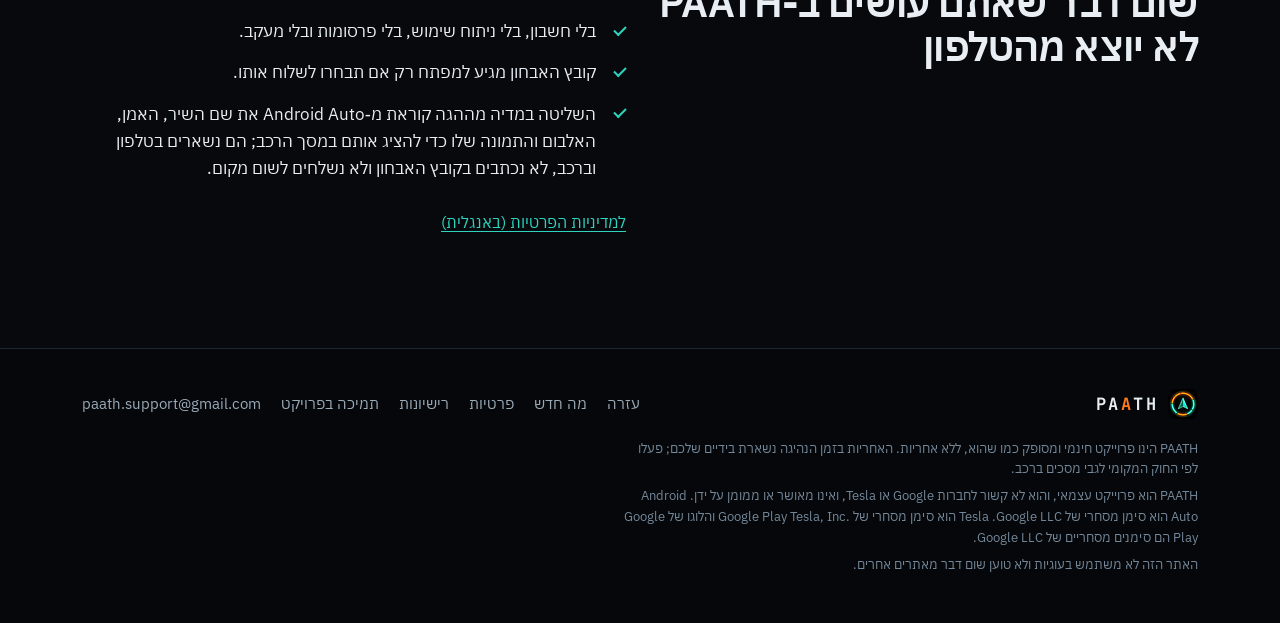
==== commit 5d59020c: "Revert "Back to the 1.0.0 What's new, Help and home page while 1.1.0 waits in Play's review (the new" ====
--- a/he/index.html
+++ b/he/index.html
@@ -125,6 +125,7 @@
         <li>השידור נשאר בנקודה החמה של הטלפון, בין הטלפון לדפדפן של הרכב. בלי ענן.</li>
         <li>בלי חשבון, בלי ניתוח שימוש, בלי פרסומות ובלי מעקב.</li>
         <li>קובץ האבחון מגיע למפתח רק אם תבחרו לשלוח אותו.</li>
+        <li>השליטה במדיה מההגה קוראת מ‑Android Auto את שם השיר, האמן, האלבום והתמונה שלו כדי להציג אותם במסך הרכב; הם נשארים בטלפון וברכב, לא נכתבים בקובץ האבחון ולא נשלחים לשום מקום.</li>
       </ul>
       <p class="more"><a href="https://paathsupport.github.io/paath-site/">למדיניות הפרטיות (באנגלית)</a></p>
     </div>
